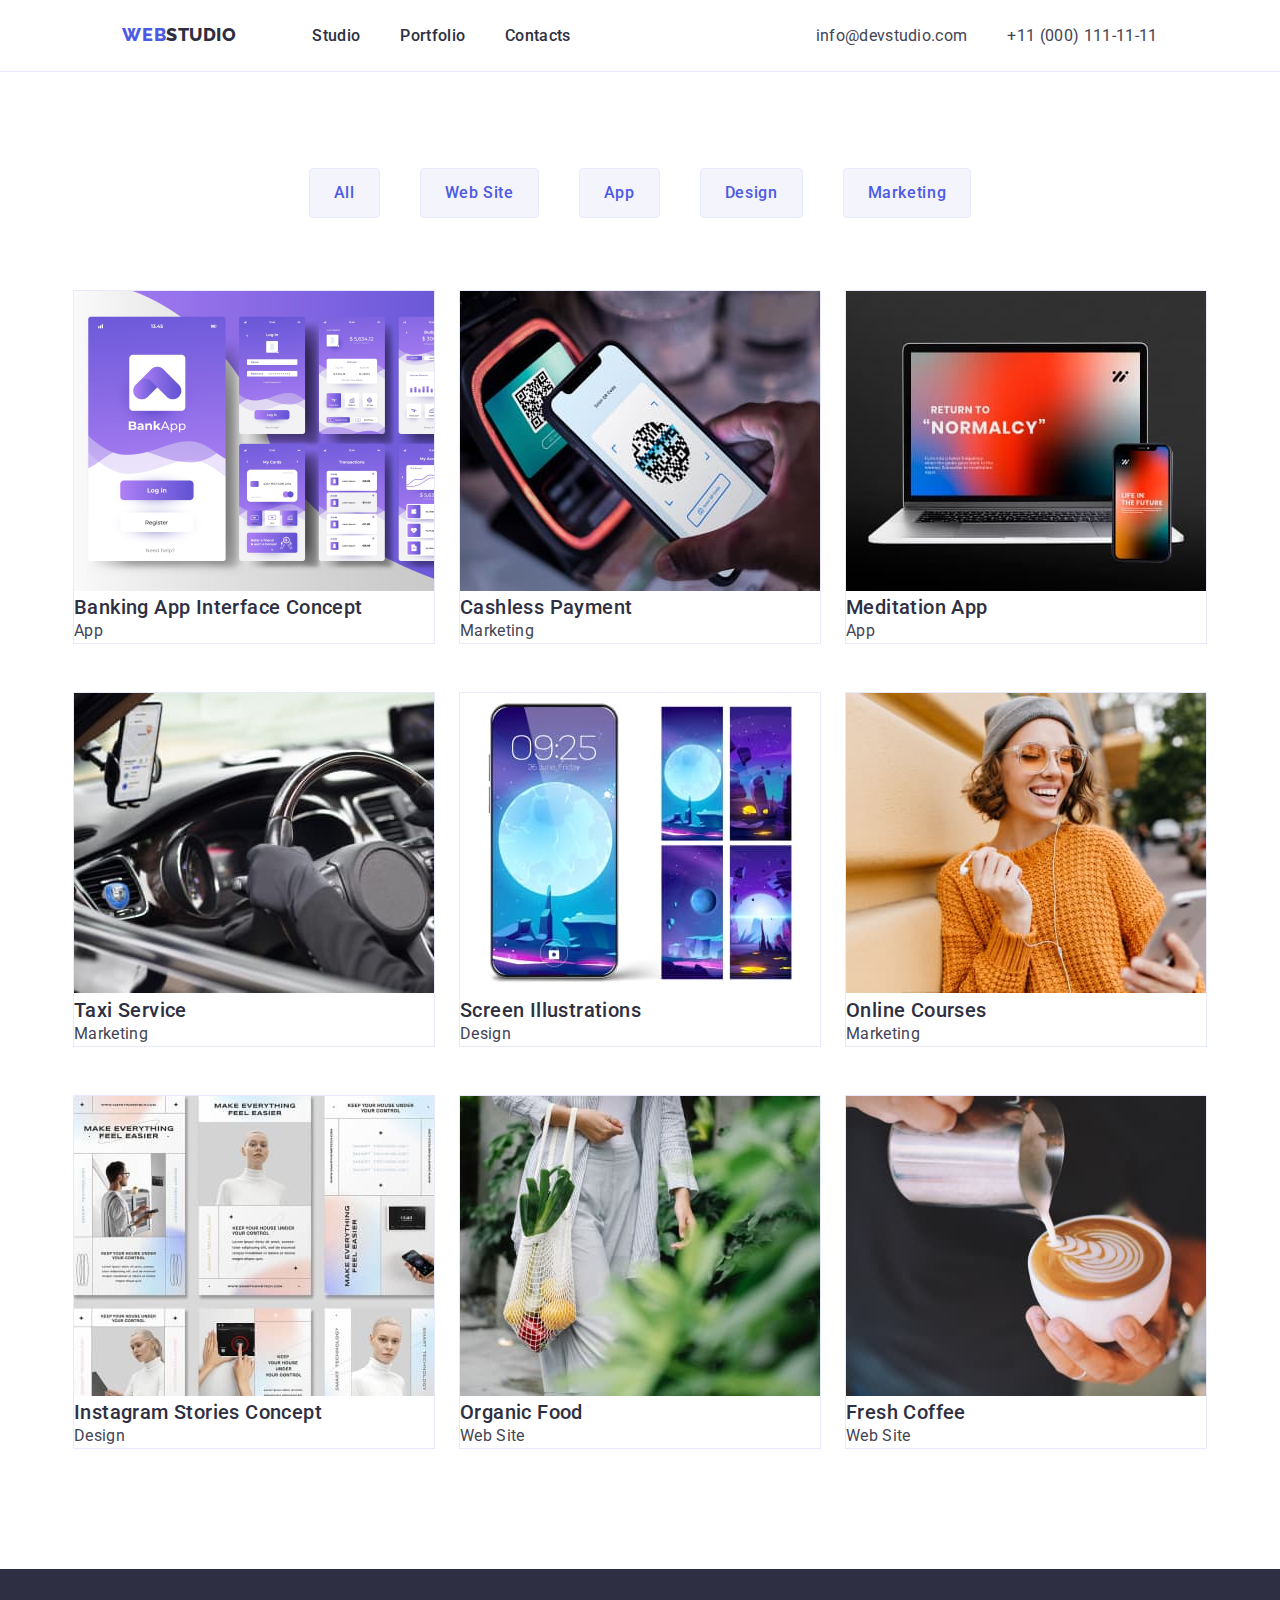
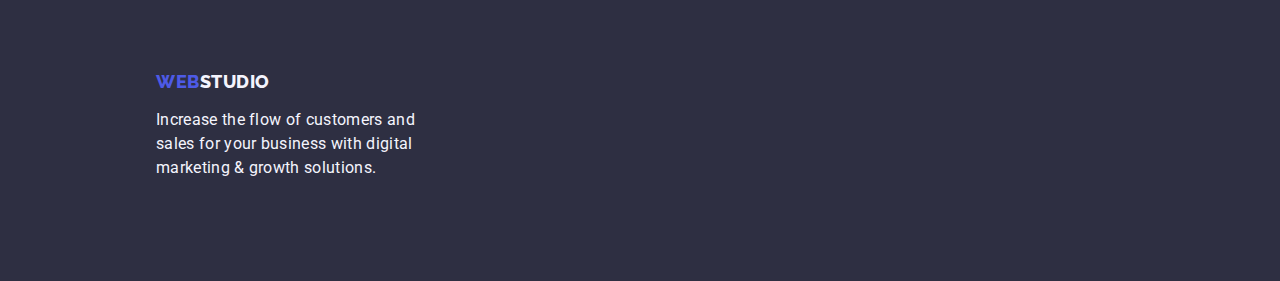
==== portfolio.html @ f7c9e2eb "First commit" ====
<!DOCTYPE html>
<html lang="en">
<head>
    <meta charset="UTF-8" />
    <meta http-equiv="X-UA-Compatible" content="IE=edge" />
    <meta name="viewport" content="width=device-width, initial-scale=1.0" />
    <title>Portfolio</title>
    <link rel="preconnect" href="https://fonts.googleapis.com"> 
    <link rel="preconnect" href="https://fonts.gstatic.com" crossorigin>
    <link href="https://fonts.googleapis.com/css2?family=Raleway:wght@800&family=Roboto:wght@400;500;700;900&display=swap" rel="stylesheet">
    <link rel="stylesheet" href="./css/modern-normalize.css">
    <link rel="stylesheet" href="./css/styles.css" />
    </head>
<body>
<!--Меню-->
   <header class="container menu">
        <nav class="navigation">
        <a class="link logo-first-part" href="./index.html">Web<span class="logo-second-part">Studio</span></a>
        <ul class="list">
          <li><a class="link menu-nav" href="./index.html">Studio</a></li>
          <li><a class="link menu-nav" href="./portfolio.html">Portfolio</a></li>
          <li><a class="link menu-nav" href="">Contacts</a></li>
        </ul>
    </nav>
    <address class="normalize">
      <ul class="list">
        <li><a class="link contacts-header" href="mailto:info@devstudio.com">info@devstudio.com</a></li>
        <li><a class="link contacts-header" href="tel:+110001111111">+11 (000) 111-11-11</a></li>
      </ul>
    </address>
    </header>
    <main>
        <!--Фільтри для проєктів-->
        <section class="container">
            <h1 class="visually-hidden">Our projects</h1>
            <ul class="list filters">
                <li><button class="filter" type="button">All</button></li>
                <li><button class="filter" type="button">Web Site</button></li>
                <li><button class="filter" type="button">App</button></li>
                <li><button class="filter" type="button">Design</button></li>
                <li><button class="filter" type="button">Marketing</button></li>
            </ul>
            <!--Проєкти-->
            <ul class="list products">
                <li class="product">
                    <a class="link" href="">
                        <img src="./images/banking-app.jpg" alt="Banking App Interface Concept" width="360" height="300">
                        <h2 class="project-name">Banking App Interface Concept</h2>
                        <p class="project-description">App</p>
                    </a>
            </li>
            <li class="product">
                <a class="link" href="">
                    <img src="./images/cashless-payment.jpg" alt="Cashless Payment" width="360" height="300">
                    <h2 class="project-name">Cashless Payment</h2>
                    <p class="project-description">Marketing</p>
                </a>
            </li>
            <li class="product">
                <a class="link" href="">
                    <img src="./images/meditation-app.jpg" alt="Meditation App" width="360" height="300">
                    <h2 class="project-name">Meditation App</h2>
                    <p class="project-description">App</p>
                </a>
            </li>
            <li class="product">
                <a class="link" href="">
                    <img src="./images/taxi-service.jpg" alt="Taxi Service" width="360" height="300">
                    <h2 class="project-name">Taxi Service</h2>
                    <p class="project-description">Marketing</p>
                </a>
            </li>
            <li class="product">
                <a class="link" href="">
                    <img src="./images/screen-illustrations.jpg" alt="Screen Illustrations" width="360" height="300">
                    <h2 class="project-name">Screen Illustrations</h2>
                    <p class="project-description">Design</p>
                </a>
            </li>
            <li class="product">
                <a class="link" href="">
                    <img src="./images/online-courses.jpg" alt="Online Courses" width="360" height="300">
                    <h2 class="project-name">Online Courses</h2>
                    <p class="project-description">Marketing</p>
                </a>
            </li>
            <li class="product">
                <a class="link" href="">
                    <img src="./images/instagram-stories-concept.jpg" alt="Instagram Stories Concept" width="360" height="300">
                    <h2 class="project-name">Instagram Stories Concept</h2>
                    <p class="project-description">Design</p>
                </a>
            </li>
            <li class="product">
                <a class="link" href="">
                    <img src="./images/organic-food.jpg" alt="Organic Food" width="360" height="300">
                    <h2 class="project-name">Organic Food</h2>
                    <p class="project-description">Web Site</p>
                </a>
            </li>
            <li class="product">
                <a class="link" href="">
                    <img src="./images/fresh-coffee.jpg" alt="Fresh Coffee" width="360" height="300">
                    <h2 class="project-name">Fresh Coffee</h2>
                    <p class="project-description">Web Site</p>
                </a>
            </li>
            </ul>
    </section>
</main>    
    <footer class="footer-block container">
      <!--Підвал-->
        <a class="link logo-first-part" href="./index.html">Web<span class="logo-footer">Studio</span></a>
        <p class="footer-text">Increase the flow of customers and sales for your business with digital marketing & growth solutions.</p>
    </footer>
</body>
</html>
---- css/styles.css ----
:root {
  --primary-brand: #4d5ae5;
  --pressed-state: #404bbf;
  --dark: #2e2f42;
  --text: #434455;
  --subtle-text: #8e8f99;
  --accent: #e7e9fc;
  --light: #f4f4fd;
}

body {
  font-family: "Roboto", sans-serif;
  color: #434455;
  background-color: #ffffff;
}

h1,
h2,
h3,
h4,
h5,
h6,
p {
  margin-top: 0;
  margin-bottom: 0;
}

ul,
ol {
  margin-top: 0;
  margin-bottom: 0;
  padding-left: 0;
}

.link {
  text-decoration: none;
  outline: none;
  color: inherit;
}

.link:hover,
.link:focus {
  color: var(--pressed-state);
}

.list {
  list-style-type: none;
  display: flex;
  gap: 40px;
}

.logo-first-part {
  font-family: "Raleway", sans-serif;
  color: var(--primary-brand);
  font-weight: 800;
  font-size: 18px;
  line-height: 1.17;
  letter-spacing: 0.03em;
  text-transform: uppercase;
}

.logo-second-part {
  font-family: "Raleway", sans-serif;
  color: var(--dark);
  font-weight: 800;
  font-size: 18px;
  line-height: 1.17;
  letter-spacing: 0.03em;
  text-transform: uppercase;
}

.logo-footer {
  font-family: "Raleway", sans-serif;
  color: var(--light);
  font-weight: 800;
  font-size: 18px;
  line-height: 1.17;
  letter-spacing: 0.03em;
  text-transform: uppercase;
}

.menu-nav {
  color: var(--dark);
  font-weight: 500;
  font-size: 16px;
  line-height: 1.5;
  letter-spacing: 0.02em;
}

.menu-nav:hover,
.menu-nav:focus {
  font-weight: 500;
  font-size: 16px;
  line-height: 1.5;
  text-decoration: none;
}

.contacts-header {
  font-size: 16px;
  line-height: 1.5;
  color: var(--text);
  letter-spacing: 0.02em;
}

.contacts-header:hover,
.contacts-header:focus {
  color: var(--pressed-state);
}

.hero-block {
  background-color: var(--dark);
  height: 600px;
  text-align: center;
  padding-top: 188px;
}

.hero-title {
  color: #ffffff;
  font-size: 56px;
  font-weight: 700;
  line-height: 1.07;
  letter-spacing: 0.02em;
  text-transform: capitalize;
  margin-bottom: 48px;
  text-align: center;
}

.hero-button {
  font-family: inherit;
  color: #ffffff;
  background-color: var(--primary-brand);
  font-weight: 500;
  font-size: 16px;
  line-height: 1.5;
  border: 0;
  cursor: pointer;
  letter-spacing: 0.04em;
  box-shadow: 0px 4px 4px rgba(0, 0, 0, 0.15);
  border-radius: 4px;
  padding: 16px 32px;
}

.hero-button:focus,
.hero-button:hover {
  outline: none;
  background-color: var(--pressed-state);
}

.main-subtitle {
  color: var(--dark);
  font-weight: 700;
  font-size: 36px;
  line-height: 1.11;
  text-align: center;
  letter-spacing: 0.02em;
  text-transform: capitalize;
  padding: 120px 72px;
}

.feature-header {
  color: var(--dark);
  font-weight: 500;
  font-size: 20px;
  line-height: 1.2;
  letter-spacing: 0.02em;
}

.feature-description {
  color: var(--text);
  font-size: 16px;
  line-height: 1.5;
  letter-spacing: 0.02em;
}
.team-block {
  background-color: var(--light);
  height: 732px;
}

.member-card {
  background: #ffffff;
  box-shadow: 0px 1px 6px rgba(46, 47, 66, 0.08),
    0px 1px 1px rgba(46, 47, 66, 0.16), 0px 2px 1px rgba(46, 47, 66, 0.08);
  border-radius: 0px 0px 4px 4px;
}

.member {
  color: var(--dark);
  font-weight: 500;
  font-size: 20px;
  line-height: 1.2;
  text-align: center;
  letter-spacing: 0.02em;
}

.member-post {
  color: var(--text);
  font-size: 16px;
  line-height: 1.5;
  text-align: center;
  letter-spacing: 0.02em;
}

.visually-hidden {
  position: absolute;
  width: 1px;
  height: 1px;
  white-space: nowrap;
  overflow: hidden;
  border: 0;
  padding: 0;
  clip: rect(0 0 0 0);
  clip-path: inset(100%);
  margin: -1px;
}

.filters {
    justify-content: center;
    padding-top: 96px;
    padding-bottom: 72px;
}

.filter {
  font-family: inherit;
  color: var(--primary-brand);
  background-color: var(--light);
  font-weight: 500;
  font-size: 16px;
  line-height: 1.5;
  border: 1px solid var(--accent);
  border-radius: 4px;
  padding: 12px 24px;
  cursor: pointer;
  text-align: center;
  letter-spacing: 0.04em;
}

.filter:hover,
.filter:focus {
  outline: none;
  background-color: var(--pressed-state);
  box-shadow: 0px 3px 1px rgba(0, 0, 0, 0.1), 0px 2px 1px rgba(0, 0, 0, 0.08), 0px 2px 2px rgba(0, 0, 0, 0.12);
  color: #ffffff;
  border: 0;
}

.project-name {
  color: var(--dark);
  font-weight: 500;
  font-size: 20px;
  line-height: 1.2;
  letter-spacing: 0.02em;
}

.project-description {
  color: var(--text);
  font-size: 16px;
  line-height: 1.5;
  letter-spacing: 0.02em;
}

.footer-block {
  display: flex;
  flex-direction: column;
  justify-content: center;
  gap: 16px;
  background-color: var(--dark);
  height: 312px;
  padding-left: 156px;
}

.footer-text {
  color: var(--light);
  font-size: 16px;
  line-height: 1.5;
  letter-spacing: 0.02em;
  width: 264px;
}

.normalize {
  font-style: normal;
}

.container {
}

.principles-block {
  margin-top: 120px;
}

.principles {
  display: flex;
  gap: 24px;
  margin: 0 auto;
}

.actings {
  display: flex;
  gap: 24px;
  justify-content: center;
  margin-bottom: 120px;
}

.members {
  display: flex;
  gap: 24px;
  justify-content: center;
}

.menu {
  display: flex;
  align-items: center;
  height: 72px;
  justify-content: space-around;
  border-bottom: 1px solid var(--accent);
}

.navigation {
  display: flex;
  gap: 76px;
}

.products {
    display: flex;
    row-gap: 48px;
    column-gap: 24px;
    flex-wrap: wrap;
    justify-content: center;
    padding-bottom: 120px;
}

.product {
    border: 1px solid #E7E9FC;
}
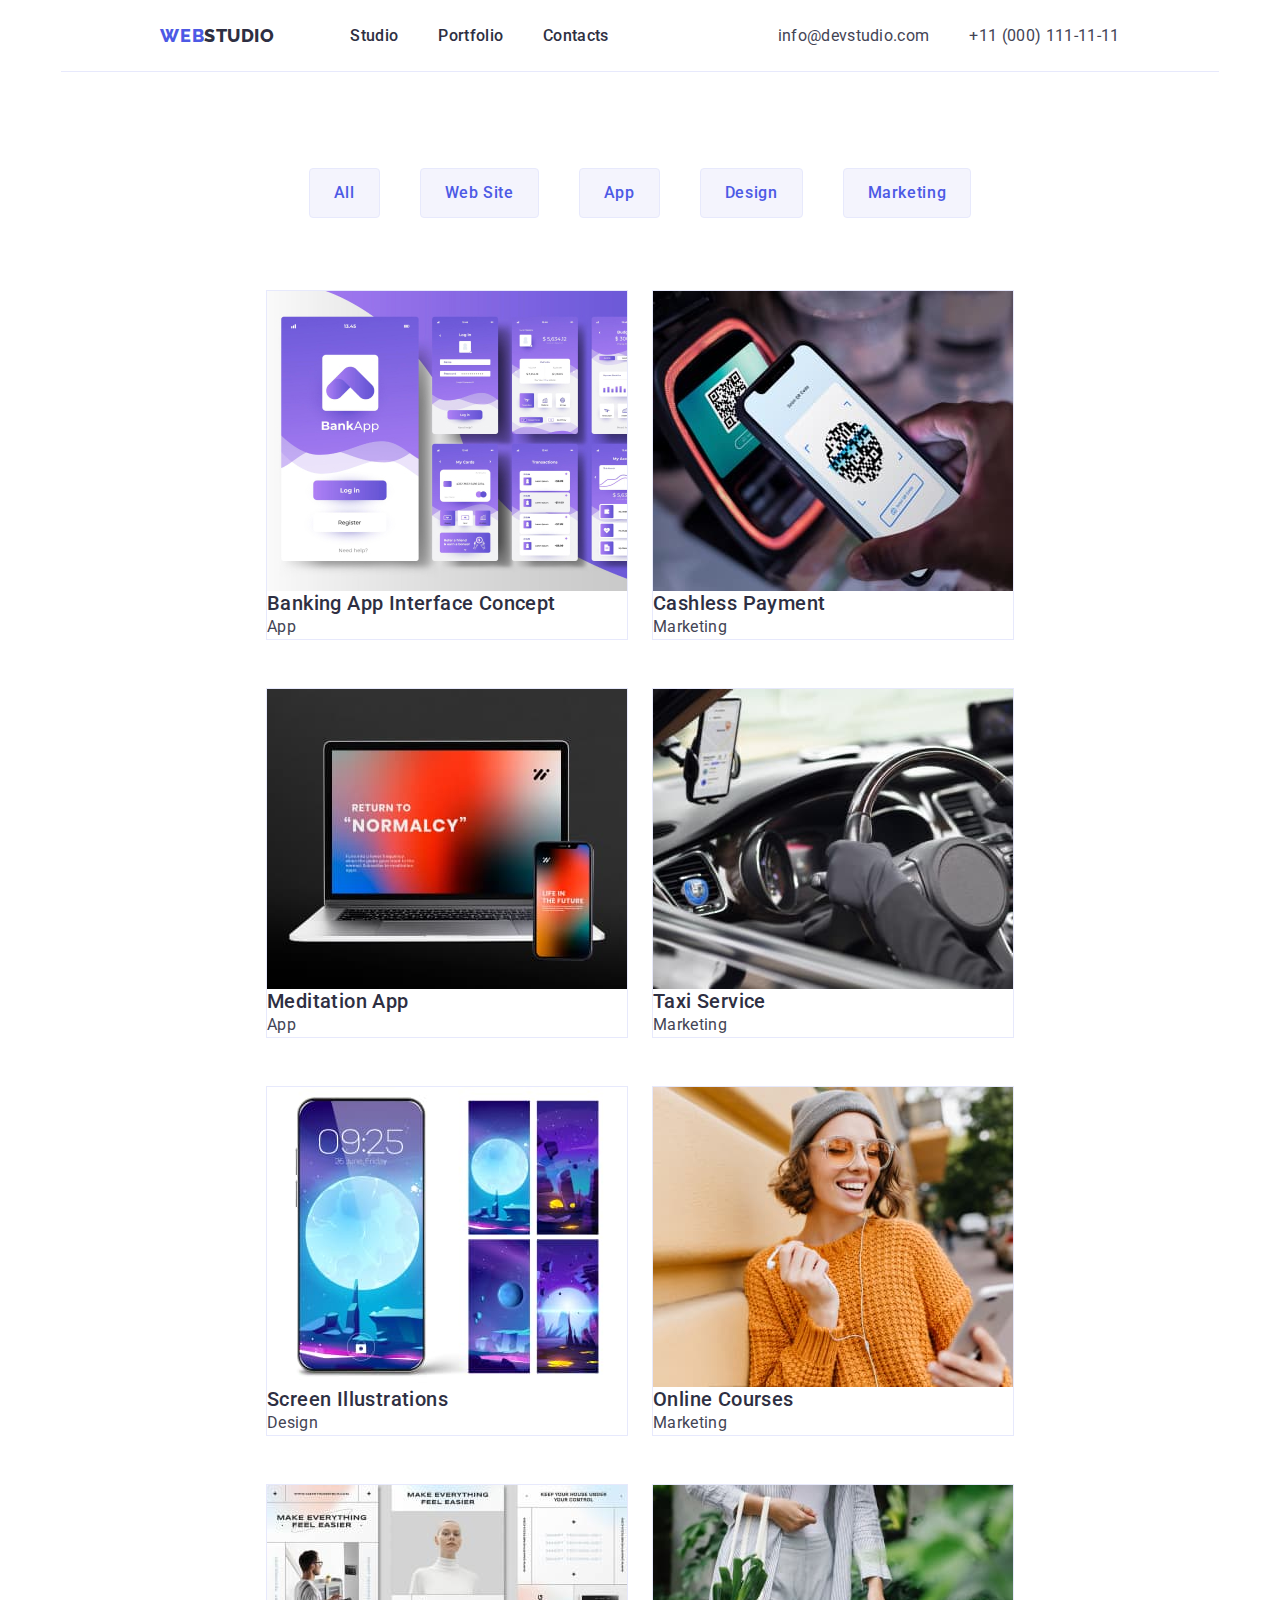
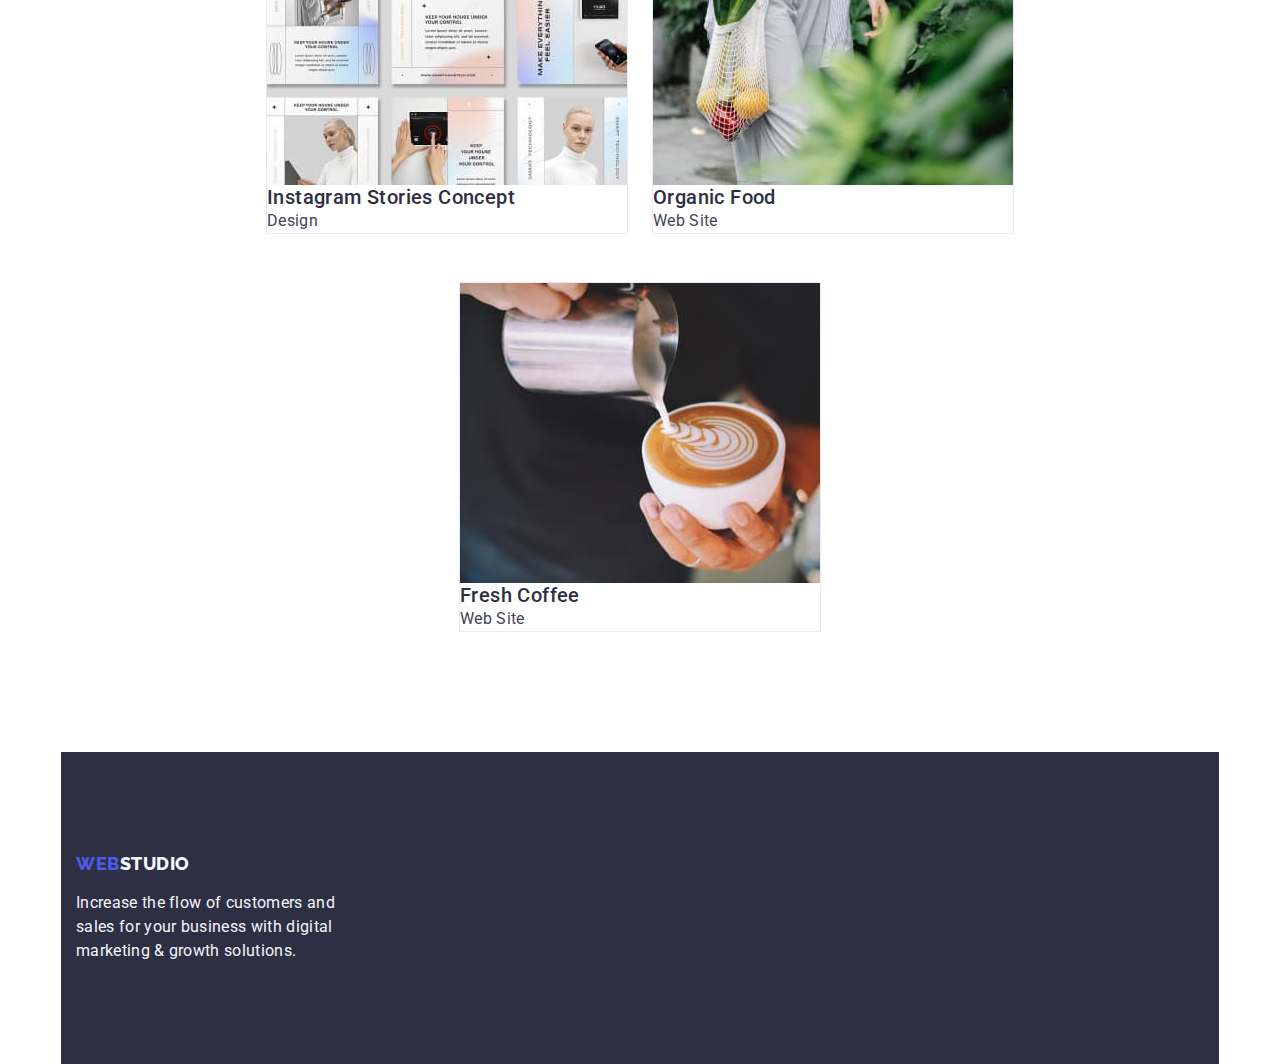
==== commit 9e7fac38: "Changes in header" ====
--- a/portfolio.html
+++ b/portfolio.html
@@ -1,117 +1,184 @@
 <!DOCTYPE html>
 <html lang="en">
-<head>
+  <head>
     <meta charset="UTF-8" />
     <meta http-equiv="X-UA-Compatible" content="IE=edge" />
     <meta name="viewport" content="width=device-width, initial-scale=1.0" />
     <title>Portfolio</title>
-    <link rel="preconnect" href="https://fonts.googleapis.com"> 
-    <link rel="preconnect" href="https://fonts.gstatic.com" crossorigin>
-    <link href="https://fonts.googleapis.com/css2?family=Raleway:wght@800&family=Roboto:wght@400;500;700;900&display=swap" rel="stylesheet">
-    <link rel="stylesheet" href="./css/modern-normalize.css">
+    <link rel="preconnect" href="https://fonts.googleapis.com" />
+    <link rel="preconnect" href="https://fonts.gstatic.com" crossorigin />
+    <link
+      href="https://fonts.googleapis.com/css2?family=Raleway:wght@800&family=Roboto:wght@400;500;700;900&display=swap"
+      rel="stylesheet"
+    />
+    <link rel="stylesheet" href="./css/modern-normalize.min.css" />
     <link rel="stylesheet" href="./css/styles.css" />
-    </head>
-<body>
-<!--Меню-->
-   <header class="container menu">
+  </head>
+  <body>
+    <!--Меню-->
+    <header>
+      <div class="menu container">
         <nav class="navigation">
-        <a class="link logo-first-part" href="./index.html">Web<span class="logo-second-part">Studio</span></a>
-        <ul class="list">
-          <li><a class="link menu-nav" href="./index.html">Studio</a></li>
-          <li><a class="link menu-nav" href="./portfolio.html">Portfolio</a></li>
-          <li><a class="link menu-nav" href="">Contacts</a></li>
-        </ul>
-    </nav>
-    <address class="normalize">
-      <ul class="list">
-        <li><a class="link contacts-header" href="mailto:info@devstudio.com">info@devstudio.com</a></li>
-        <li><a class="link contacts-header" href="tel:+110001111111">+11 (000) 111-11-11</a></li>
-      </ul>
-    </address>
+          <a class="link logo-first-part" href="./index.html"
+            >Web<span class="logo-second-part">Studio</span></a
+          >
+          <ul class="list">
+            <li><a class="link menu-nav" href="./index.html">Studio</a></li>
+            <li>
+              <a class="link menu-nav" href="./portfolio.html">Portfolio</a>
+            </li>
+            <li><a class="link menu-nav" href="">Contacts</a></li>
+          </ul>
+        </nav>
+        <address class="normalize">
+          <ul class="list">
+            <li>
+              <a class="link contacts-header" href="mailto:info@devstudio.com"
+                >info@devstudio.com</a
+              >
+            </li>
+            <li>
+              <a class="link contacts-header" href="tel:+110001111111"
+                >+11 (000) 111-11-11</a
+              >
+            </li>
+          </ul>
+        </address>
+      </div>
     </header>
     <main>
-        <!--Фільтри для проєктів-->
-        <section class="container">
-            <h1 class="visually-hidden">Our projects</h1>
-            <ul class="list filters">
-                <li><button class="filter" type="button">All</button></li>
-                <li><button class="filter" type="button">Web Site</button></li>
-                <li><button class="filter" type="button">App</button></li>
-                <li><button class="filter" type="button">Design</button></li>
-                <li><button class="filter" type="button">Marketing</button></li>
-            </ul>
-            <!--Проєкти-->
-            <ul class="list products">
-                <li class="product">
-                    <a class="link" href="">
-                        <img src="./images/banking-app.jpg" alt="Banking App Interface Concept" width="360" height="300">
-                        <h2 class="project-name">Banking App Interface Concept</h2>
-                        <p class="project-description">App</p>
-                    </a>
-            </li>
-            <li class="product">
-                <a class="link" href="">
-                    <img src="./images/cashless-payment.jpg" alt="Cashless Payment" width="360" height="300">
-                    <h2 class="project-name">Cashless Payment</h2>
-                    <p class="project-description">Marketing</p>
-                </a>
-            </li>
-            <li class="product">
-                <a class="link" href="">
-                    <img src="./images/meditation-app.jpg" alt="Meditation App" width="360" height="300">
-                    <h2 class="project-name">Meditation App</h2>
-                    <p class="project-description">App</p>
-                </a>
-            </li>
-            <li class="product">
-                <a class="link" href="">
-                    <img src="./images/taxi-service.jpg" alt="Taxi Service" width="360" height="300">
-                    <h2 class="project-name">Taxi Service</h2>
-                    <p class="project-description">Marketing</p>
-                </a>
-            </li>
-            <li class="product">
-                <a class="link" href="">
-                    <img src="./images/screen-illustrations.jpg" alt="Screen Illustrations" width="360" height="300">
-                    <h2 class="project-name">Screen Illustrations</h2>
-                    <p class="project-description">Design</p>
-                </a>
-            </li>
-            <li class="product">
-                <a class="link" href="">
-                    <img src="./images/online-courses.jpg" alt="Online Courses" width="360" height="300">
-                    <h2 class="project-name">Online Courses</h2>
-                    <p class="project-description">Marketing</p>
-                </a>
-            </li>
-            <li class="product">
-                <a class="link" href="">
-                    <img src="./images/instagram-stories-concept.jpg" alt="Instagram Stories Concept" width="360" height="300">
-                    <h2 class="project-name">Instagram Stories Concept</h2>
-                    <p class="project-description">Design</p>
-                </a>
-            </li>
-            <li class="product">
-                <a class="link" href="">
-                    <img src="./images/organic-food.jpg" alt="Organic Food" width="360" height="300">
-                    <h2 class="project-name">Organic Food</h2>
-                    <p class="project-description">Web Site</p>
-                </a>
-            </li>
-            <li class="product">
-                <a class="link" href="">
-                    <img src="./images/fresh-coffee.jpg" alt="Fresh Coffee" width="360" height="300">
-                    <h2 class="project-name">Fresh Coffee</h2>
-                    <p class="project-description">Web Site</p>
-                </a>
-            </li>
-            </ul>
-    </section>
-</main>    
+      <!--Фільтри для проєктів-->
+      <section class="container">
+        <h1 class="visually-hidden">Our projects</h1>
+        <ul class="list filters">
+          <li><button class="filter" type="button">All</button></li>
+          <li><button class="filter" type="button">Web Site</button></li>
+          <li><button class="filter" type="button">App</button></li>
+          <li><button class="filter" type="button">Design</button></li>
+          <li><button class="filter" type="button">Marketing</button></li>
+        </ul>
+        <!--Проєкти-->
+        <ul class="list products">
+          <li class="product">
+            <a class="link" href="">
+              <img
+                src="./images/banking-app.jpg"
+                alt="Banking App Interface Concept"
+                width="360"
+                height="300"
+              />
+              <h2 class="project-name">Banking App Interface Concept</h2>
+              <p class="project-description">App</p>
+            </a>
+          </li>
+          <li class="product">
+            <a class="link" href="">
+              <img
+                src="./images/cashless-payment.jpg"
+                alt="Cashless Payment"
+                width="360"
+                height="300"
+              />
+              <h2 class="project-name">Cashless Payment</h2>
+              <p class="project-description">Marketing</p>
+            </a>
+          </li>
+          <li class="product">
+            <a class="link" href="">
+              <img
+                src="./images/meditation-app.jpg"
+                alt="Meditation App"
+                width="360"
+                height="300"
+              />
+              <h2 class="project-name">Meditation App</h2>
+              <p class="project-description">App</p>
+            </a>
+          </li>
+          <li class="product">
+            <a class="link" href="">
+              <img
+                src="./images/taxi-service.jpg"
+                alt="Taxi Service"
+                width="360"
+                height="300"
+              />
+              <h2 class="project-name">Taxi Service</h2>
+              <p class="project-description">Marketing</p>
+            </a>
+          </li>
+          <li class="product">
+            <a class="link" href="">
+              <img
+                src="./images/screen-illustrations.jpg"
+                alt="Screen Illustrations"
+                width="360"
+                height="300"
+              />
+              <h2 class="project-name">Screen Illustrations</h2>
+              <p class="project-description">Design</p>
+            </a>
+          </li>
+          <li class="product">
+            <a class="link" href="">
+              <img
+                src="./images/online-courses.jpg"
+                alt="Online Courses"
+                width="360"
+                height="300"
+              />
+              <h2 class="project-name">Online Courses</h2>
+              <p class="project-description">Marketing</p>
+            </a>
+          </li>
+          <li class="product">
+            <a class="link" href="">
+              <img
+                src="./images/instagram-stories-concept.jpg"
+                alt="Instagram Stories Concept"
+                width="360"
+                height="300"
+              />
+              <h2 class="project-name">Instagram Stories Concept</h2>
+              <p class="project-description">Design</p>
+            </a>
+          </li>
+          <li class="product">
+            <a class="link" href="">
+              <img
+                src="./images/organic-food.jpg"
+                alt="Organic Food"
+                width="360"
+                height="300"
+              />
+              <h2 class="project-name">Organic Food</h2>
+              <p class="project-description">Web Site</p>
+            </a>
+          </li>
+          <li class="product">
+            <a class="link" href="">
+              <img
+                src="./images/fresh-coffee.jpg"
+                alt="Fresh Coffee"
+                width="360"
+                height="300"
+              />
+              <h2 class="project-name">Fresh Coffee</h2>
+              <p class="project-description">Web Site</p>
+            </a>
+          </li>
+        </ul>
+      </section>
+    </main>
     <footer class="footer-block container">
       <!--Підвал-->
-        <a class="link logo-first-part" href="./index.html">Web<span class="logo-footer">Studio</span></a>
-        <p class="footer-text">Increase the flow of customers and sales for your business with digital marketing & growth solutions.</p>
+      <a class="link logo-first-part" href="./index.html"
+        >Web<span class="logo-footer">Studio</span></a
+      >
+      <p class="footer-text">
+        Increase the flow of customers and sales for your business with digital
+        marketing & growth solutions.
+      </p>
     </footer>
-</body>
-</html>+  </body>
+</html>
--- a/css/styles.css
+++ b/css/styles.css
@@ -32,6 +32,10 @@
   padding-left: 0;
 }
 
+img {
+  display: block;
+}
+
 .link {
   text-decoration: none;
   outline: none;
@@ -67,6 +71,7 @@
   line-height: 1.17;
   letter-spacing: 0.03em;
   text-transform: uppercase;
+  margin-right: 76px;
 }
 
 .logo-footer {
@@ -281,6 +286,9 @@
 }
 
 .container {
+  width: 1158px;
+  margin: 0 auto;
+  padding: 0 15px;
 }
 
 .principles-block {
@@ -316,7 +324,7 @@
 
 .navigation {
   display: flex;
-  gap: 76px;
+  align-items: center;
 }
 
 .products {
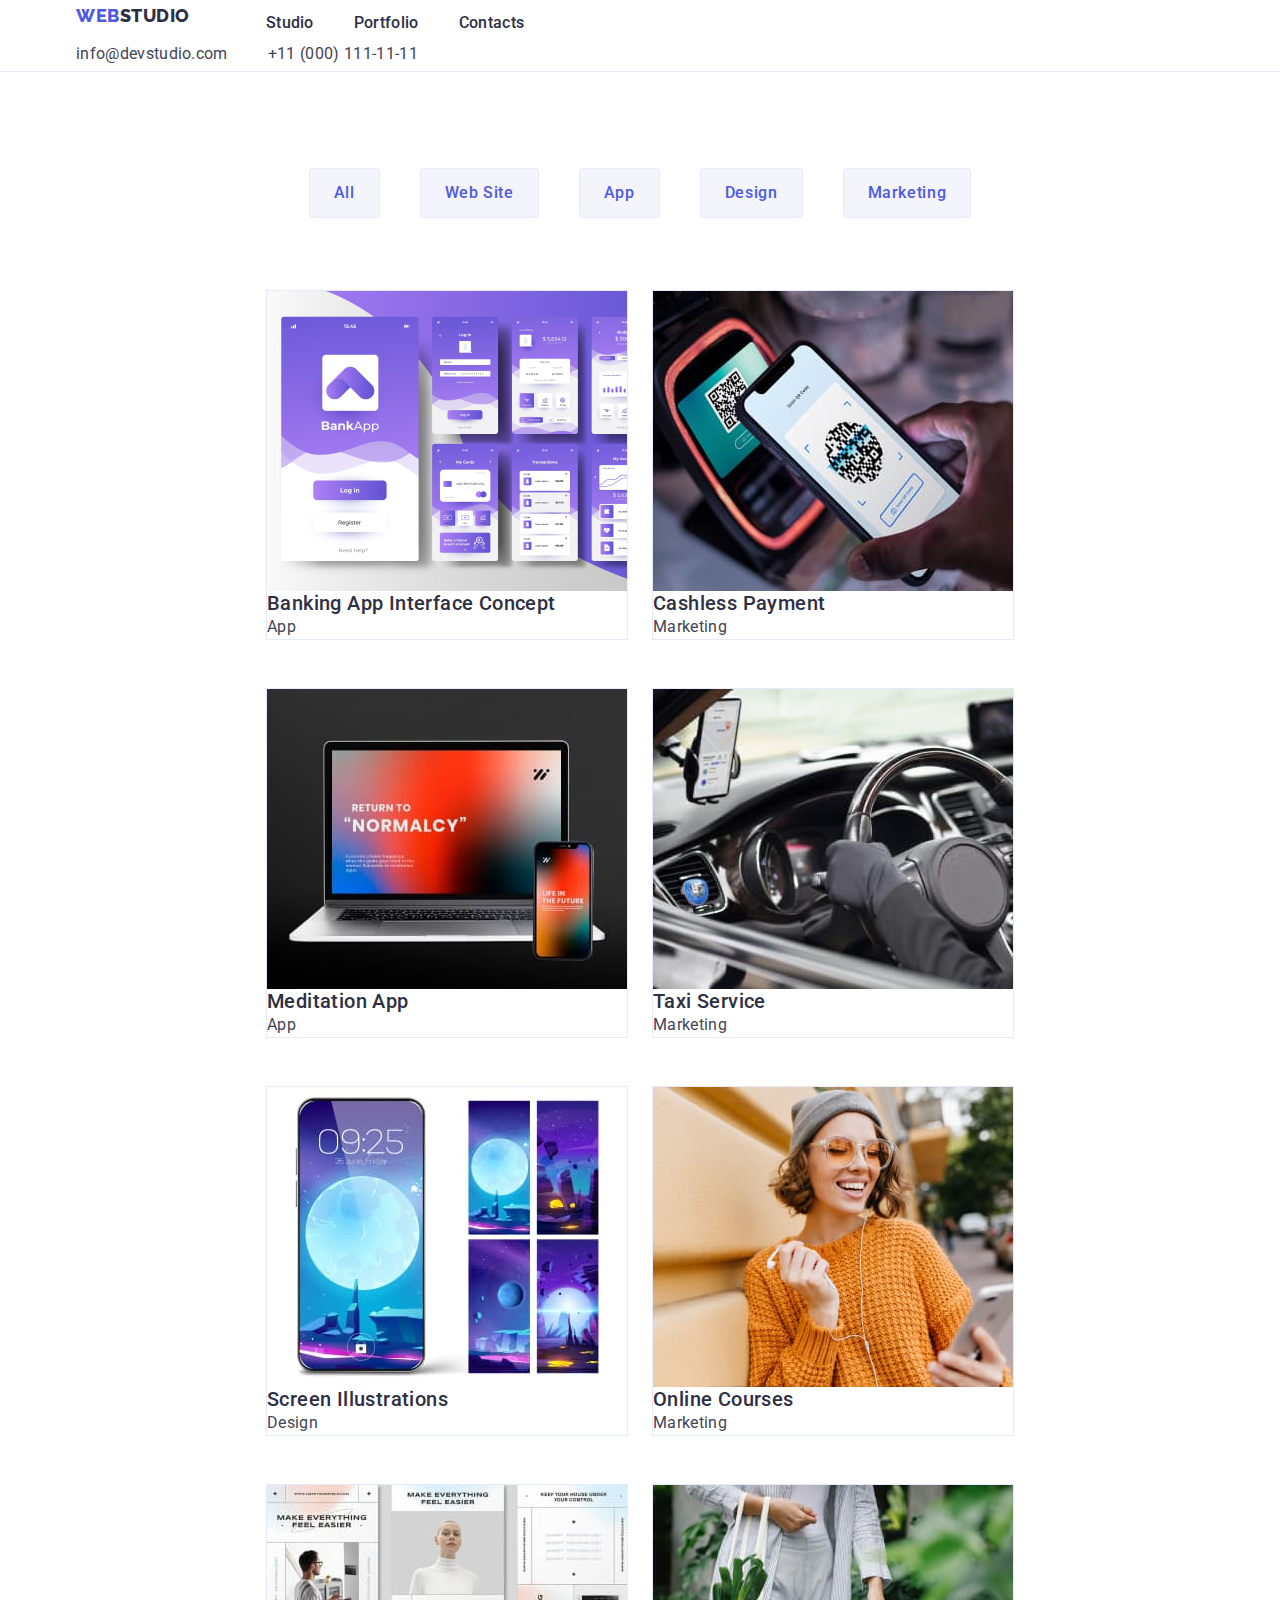
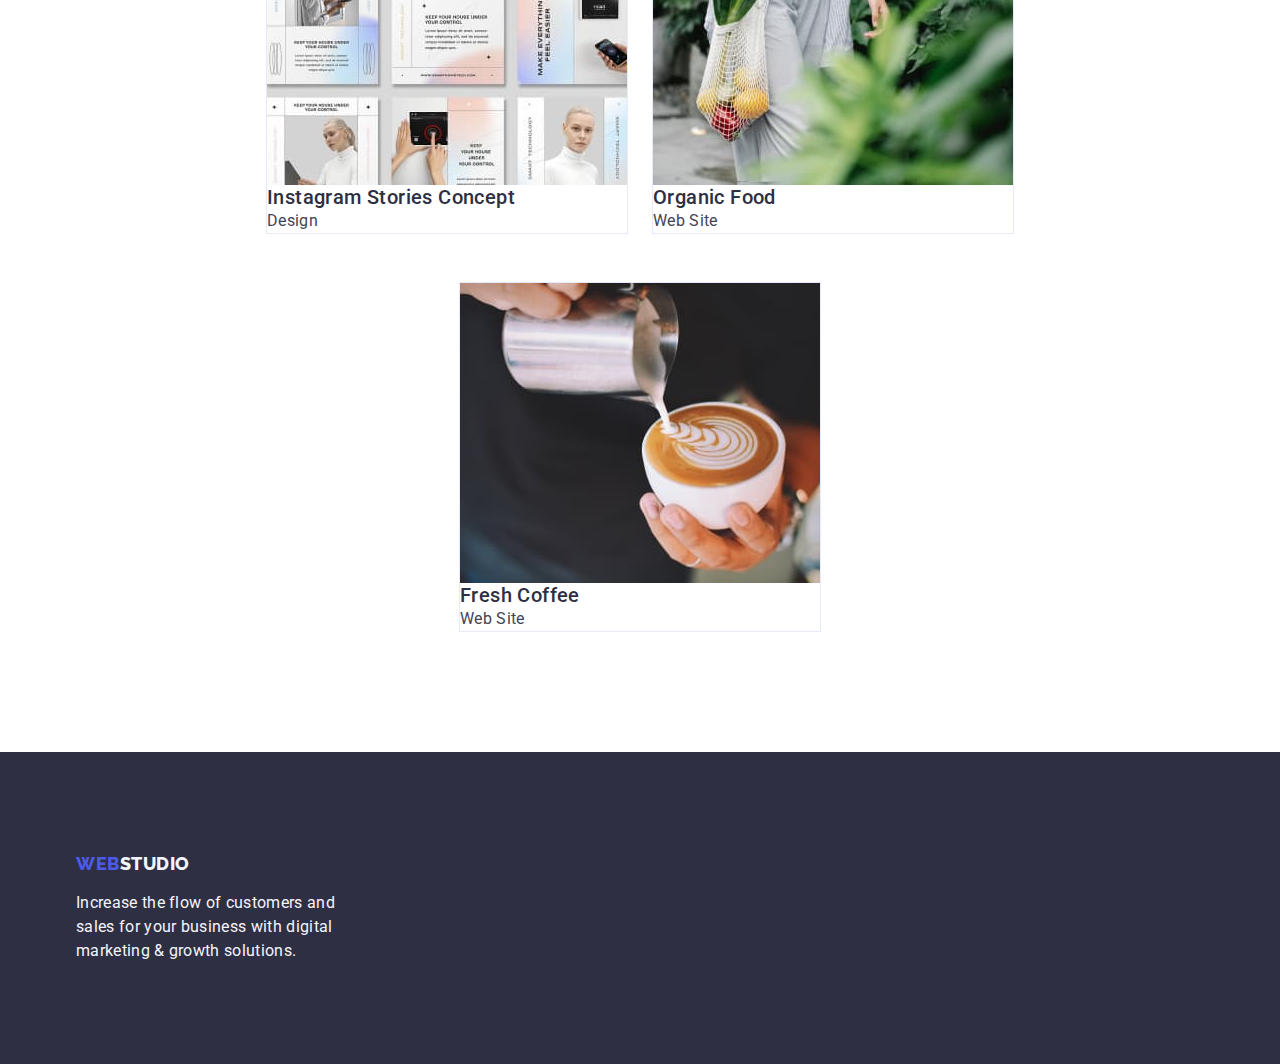
==== commit afe61b6d: "Footer's styles changed" ====
--- a/portfolio.html
+++ b/portfolio.html
@@ -16,8 +16,8 @@
   </head>
   <body>
     <!--Меню-->
-    <header>
-      <div class="menu container">
+    <header class="menu">
+      <div class="container">
         <nav class="navigation">
           <a class="link logo-first-part" href="./index.html"
             >Web<span class="logo-second-part">Studio</span></a
@@ -170,15 +170,17 @@
         </ul>
       </section>
     </main>
-    <footer class="footer-block container">
-      <!--Підвал-->
-      <a class="link logo-first-part" href="./index.html"
-        >Web<span class="logo-footer">Studio</span></a
-      >
-      <p class="footer-text">
-        Increase the flow of customers and sales for your business with digital
-        marketing & growth solutions.
-      </p>
+    <!--Підвал-->
+    <footer class="footer-block">
+      <div class="container">
+        <a class="link logo-first-part" href="./index.html"
+          >Web<span class="logo-footer">Studio</span></a
+        >
+        <p class="footer-text">
+          Increase the flow of customers and sales for your business with
+          digital marketing & growth solutions.
+        </p>
+      </div>
     </footer>
   </body>
 </html>
--- a/css/styles.css
+++ b/css/styles.css
@@ -61,6 +61,7 @@
   line-height: 1.17;
   letter-spacing: 0.03em;
   text-transform: uppercase;
+  display: inline-block;margin-bottom: 16px;
 }
 
 .logo-second-part {
@@ -90,6 +91,7 @@
   font-size: 16px;
   line-height: 1.5;
   letter-spacing: 0.02em;
+  padding: 24px 0;
 }
 
 .menu-nav:hover,
@@ -116,7 +118,7 @@
   background-color: var(--dark);
   height: 600px;
   text-align: center;
-  padding-top: 188px;
+  padding: 188px 0;
 }
 
 .hero-title {
@@ -128,6 +130,7 @@
   text-transform: capitalize;
   margin-bottom: 48px;
   text-align: center;
+  max-width: 496px;
 }
 
 .hero-button {
@@ -137,12 +140,16 @@
   font-weight: 500;
   font-size: 16px;
   line-height: 1.5;
-  border: 0;
   cursor: pointer;
   letter-spacing: 0.04em;
+  border-radius: 4px;
+  border: none;
   box-shadow: 0px 4px 4px rgba(0, 0, 0, 0.15);
-  border-radius: 4px;
   padding: 16px 32px;
+  display: block;
+  min-width: 169px
+  height: 56px;
+  cursor: pointer;
 }
 
 .hero-button:focus,
@@ -159,7 +166,7 @@
   text-align: center;
   letter-spacing: 0.02em;
   text-transform: capitalize;
-  padding: 120px 72px;
+  margin-bottom: 72px;
 }
 
 .feature-header {
@@ -168,6 +175,7 @@
   font-size: 20px;
   line-height: 1.2;
   letter-spacing: 0.02em;
+  margin-bottom: 8px;
 }
 
 .feature-description {
@@ -181,7 +189,13 @@
   height: 732px;
 }
 
+.members {
+  display: flex;
+  gap: 24px;
+}
+
 .member-card {
+  width: calc((100% - 48px) / 3);
   background: #ffffff;
   box-shadow: 0px 1px 6px rgba(46, 47, 66, 0.08),
     0px 1px 1px rgba(46, 47, 66, 0.16), 0px 2px 1px rgba(46, 47, 66, 0.08);
@@ -270,7 +284,7 @@
   gap: 16px;
   background-color: var(--dark);
   height: 312px;
-  padding-left: 156px;
+  padding: 100px 0;
 }
 
 .footer-text {
@@ -278,7 +292,7 @@
   font-size: 16px;
   line-height: 1.5;
   letter-spacing: 0.02em;
-  width: 264px;
+  max-width: 264px;
 }
 
 .normalize {
@@ -292,13 +306,17 @@
 }
 
 .principles-block {
-  margin-top: 120px;
+  padding: 120px 0;
 }
 
 .principles {
   display: flex;
   gap: 24px;
   margin: 0 auto;
+}
+
+.principle {
+  width: calc((100% - 72px) / 4);
 }
 
 .actings {
@@ -308,11 +326,6 @@
   margin-bottom: 120px;
 }
 
-.members {
-  display: flex;
-  gap: 24px;
-  justify-content: center;
-}
 
 .menu {
   display: flex;
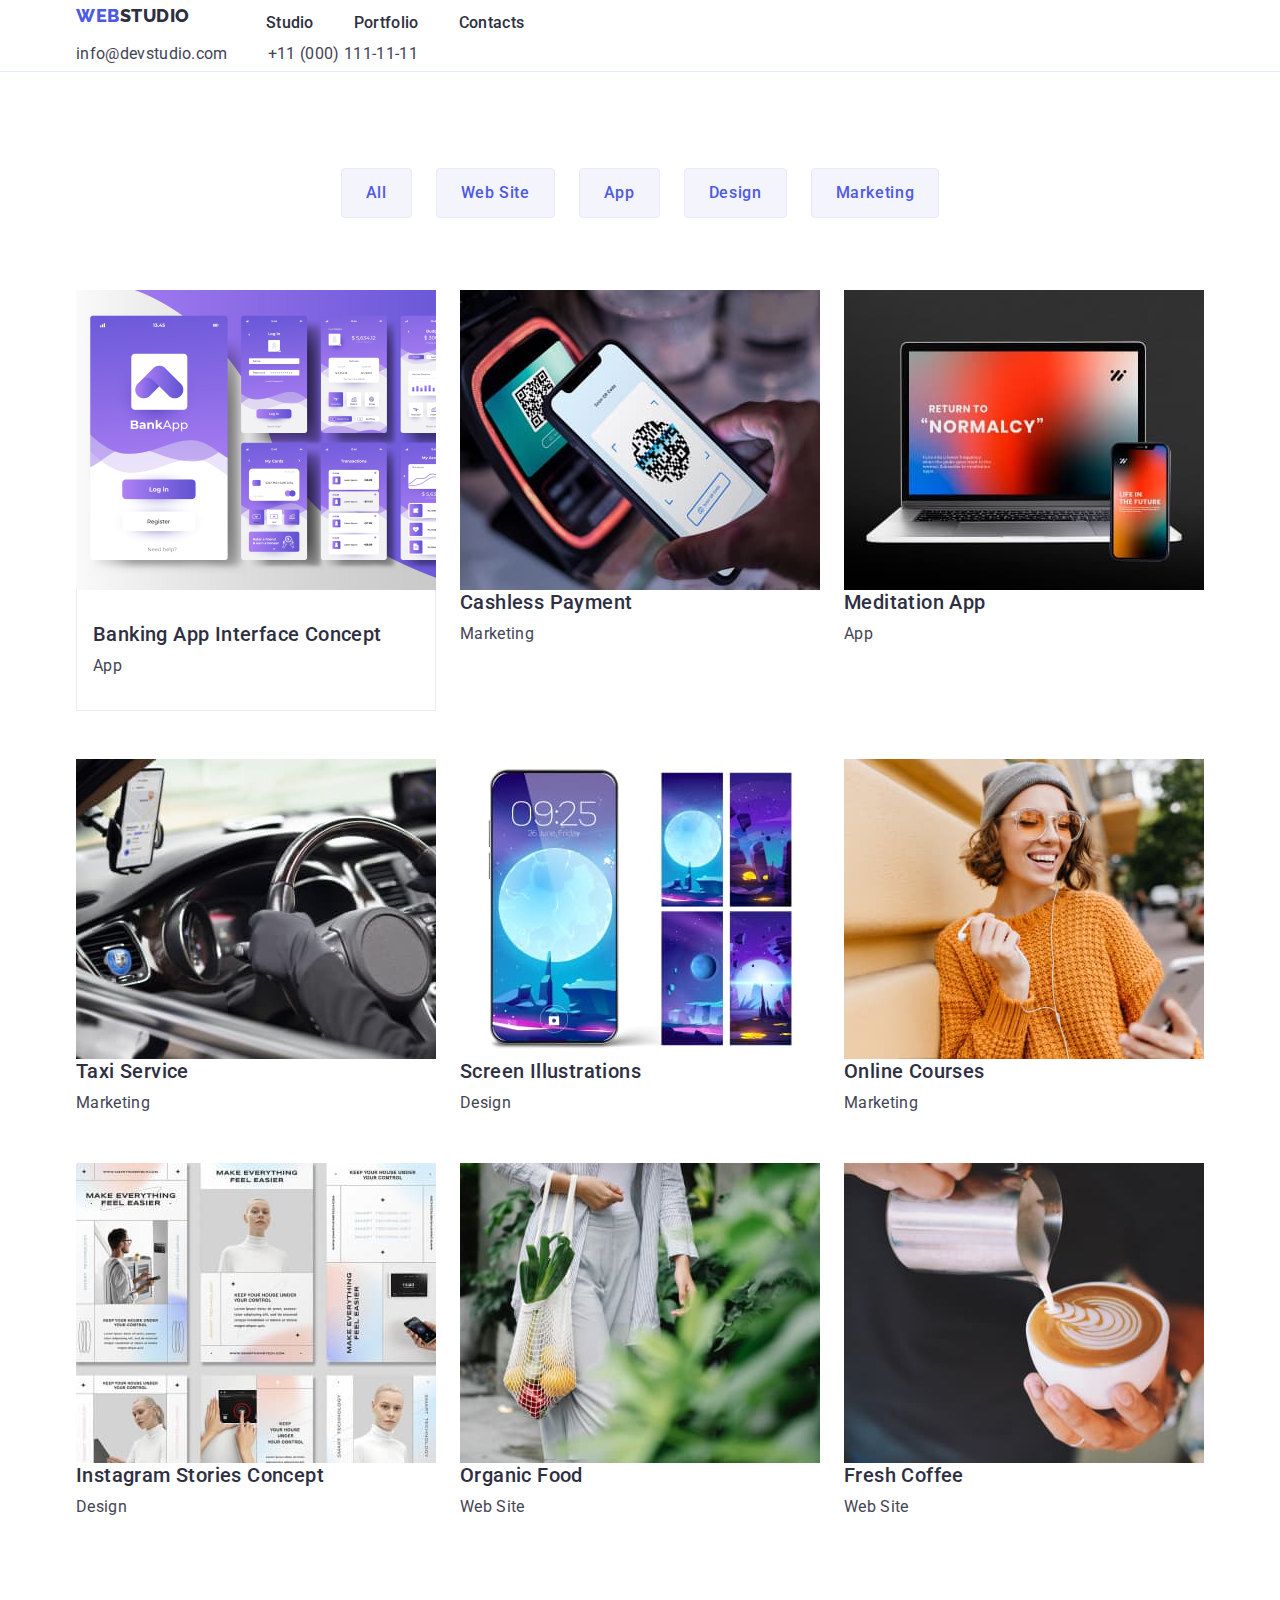
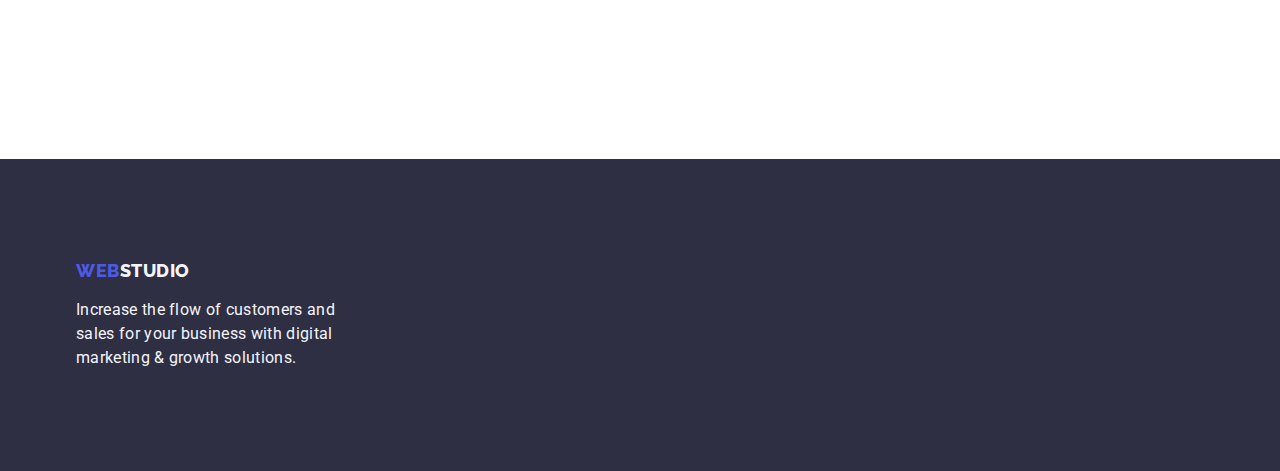
==== commit 7db6bb4e: "Edited styles for portfolio page" ====
--- a/portfolio.html
+++ b/portfolio.html
@@ -48,126 +48,130 @@
     </header>
     <main>
       <!--Фільтри для проєктів-->
-      <section class="container">
-        <h1 class="visually-hidden">Our projects</h1>
-        <ul class="list filters">
-          <li><button class="filter" type="button">All</button></li>
-          <li><button class="filter" type="button">Web Site</button></li>
-          <li><button class="filter" type="button">App</button></li>
-          <li><button class="filter" type="button">Design</button></li>
-          <li><button class="filter" type="button">Marketing</button></li>
-        </ul>
-        <!--Проєкти-->
-        <ul class="list products">
-          <li class="product">
-            <a class="link" href="">
-              <img
-                src="./images/banking-app.jpg"
-                alt="Banking App Interface Concept"
-                width="360"
-                height="300"
-              />
-              <h2 class="project-name">Banking App Interface Concept</h2>
-              <p class="project-description">App</p>
-            </a>
-          </li>
-          <li class="product">
-            <a class="link" href="">
-              <img
-                src="./images/cashless-payment.jpg"
-                alt="Cashless Payment"
-                width="360"
-                height="300"
-              />
-              <h2 class="project-name">Cashless Payment</h2>
-              <p class="project-description">Marketing</p>
-            </a>
-          </li>
-          <li class="product">
-            <a class="link" href="">
-              <img
-                src="./images/meditation-app.jpg"
-                alt="Meditation App"
-                width="360"
-                height="300"
-              />
-              <h2 class="project-name">Meditation App</h2>
-              <p class="project-description">App</p>
-            </a>
-          </li>
-          <li class="product">
-            <a class="link" href="">
-              <img
-                src="./images/taxi-service.jpg"
-                alt="Taxi Service"
-                width="360"
-                height="300"
-              />
-              <h2 class="project-name">Taxi Service</h2>
-              <p class="project-description">Marketing</p>
-            </a>
-          </li>
-          <li class="product">
-            <a class="link" href="">
-              <img
-                src="./images/screen-illustrations.jpg"
-                alt="Screen Illustrations"
-                width="360"
-                height="300"
-              />
-              <h2 class="project-name">Screen Illustrations</h2>
-              <p class="project-description">Design</p>
-            </a>
-          </li>
-          <li class="product">
-            <a class="link" href="">
-              <img
-                src="./images/online-courses.jpg"
-                alt="Online Courses"
-                width="360"
-                height="300"
-              />
-              <h2 class="project-name">Online Courses</h2>
-              <p class="project-description">Marketing</p>
-            </a>
-          </li>
-          <li class="product">
-            <a class="link" href="">
-              <img
-                src="./images/instagram-stories-concept.jpg"
-                alt="Instagram Stories Concept"
-                width="360"
-                height="300"
-              />
-              <h2 class="project-name">Instagram Stories Concept</h2>
-              <p class="project-description">Design</p>
-            </a>
-          </li>
-          <li class="product">
-            <a class="link" href="">
-              <img
-                src="./images/organic-food.jpg"
-                alt="Organic Food"
-                width="360"
-                height="300"
-              />
-              <h2 class="project-name">Organic Food</h2>
-              <p class="project-description">Web Site</p>
-            </a>
-          </li>
-          <li class="product">
-            <a class="link" href="">
-              <img
-                src="./images/fresh-coffee.jpg"
-                alt="Fresh Coffee"
-                width="360"
-                height="300"
-              />
-              <h2 class="project-name">Fresh Coffee</h2>
-              <p class="project-description">Web Site</p>
-            </a>
-          </li>
-        </ul>
+      <section class="filters-block">
+        <div class="container">
+          <h1 class="visually-hidden">Our projects</h1>
+          <ul class="list filters">
+            <li><button class="filter" type="button">All</button></li>
+            <li><button class="filter" type="button">Web Site</button></li>
+            <li><button class="filter" type="button">App</button></li>
+            <li><button class="filter" type="button">Design</button></li>
+            <li><button class="filter" type="button">Marketing</button></li>
+          </ul>
+          <!--Проєкти-->
+          <ul class="list products">
+            <li class="product">
+              <a class="link" href="">
+                <img
+                  src="./images/banking-app.jpg"
+                  alt="Banking App Interface Concept"
+                  width="360"
+                  height="300"
+                />
+                <div class="about-product">
+                <h2 class="project-name">Banking App Interface Concept</h2>
+                <p class="project-description">App</p>
+                </div>
+              </a>
+            </li>
+            <li class="product">
+              <a class="link" href="">
+                <img
+                  src="./images/cashless-payment.jpg"
+                  alt="Cashless Payment"
+                  width="360"
+                  height="300"
+                />
+                <h2 class="project-name">Cashless Payment</h2>
+                <p class="project-description">Marketing</p>
+              </a>
+            </li>
+            <li class="product">
+              <a class="link" href="">
+                <img
+                  src="./images/meditation-app.jpg"
+                  alt="Meditation App"
+                  width="360"
+                  height="300"
+                />
+                <h2 class="project-name">Meditation App</h2>
+                <p class="project-description">App</p>
+              </a>
+            </li>
+            <li class="product">
+              <a class="link" href="">
+                <img
+                  src="./images/taxi-service.jpg"
+                  alt="Taxi Service"
+                  width="360"
+                  height="300"
+                />
+                <h2 class="project-name">Taxi Service</h2>
+                <p class="project-description">Marketing</p>
+              </a>
+            </li>
+            <li class="product">
+              <a class="link" href="">
+                <img
+                  src="./images/screen-illustrations.jpg"
+                  alt="Screen Illustrations"
+                  width="360"
+                  height="300"
+                />
+                <h2 class="project-name">Screen Illustrations</h2>
+                <p class="project-description">Design</p>
+              </a>
+            </li>
+            <li class="product">
+              <a class="link" href="">
+                <img
+                  src="./images/online-courses.jpg"
+                  alt="Online Courses"
+                  width="360"
+                  height="300"
+                />
+                <h2 class="project-name">Online Courses</h2>
+                <p class="project-description">Marketing</p>
+              </a>
+            </li>
+            <li class="product">
+              <a class="link" href="">
+                <img
+                  src="./images/instagram-stories-concept.jpg"
+                  alt="Instagram Stories Concept"
+                  width="360"
+                  height="300"
+                />
+                <h2 class="project-name">Instagram Stories Concept</h2>
+                <p class="project-description">Design</p>
+              </a>
+            </li>
+            <li class="product">
+              <a class="link" href="">
+                <img
+                  src="./images/organic-food.jpg"
+                  alt="Organic Food"
+                  width="360"
+                  height="300"
+                />
+                <h2 class="project-name">Organic Food</h2>
+                <p class="project-description">Web Site</p>
+              </a>
+            </li>
+            <li class="product">
+              <a class="link" href="">
+                <img
+                  src="./images/fresh-coffee.jpg"
+                  alt="Fresh Coffee"
+                  width="360"
+                  height="300"
+                />
+                <h2 class="project-name">Fresh Coffee</h2>
+                <p class="project-description">Web Site</p>
+              </a>
+            </li>
+          </ul>
+        </div>
       </section>
     </main>
     <!--Підвал-->
--- a/css/styles.css
+++ b/css/styles.css
@@ -62,6 +62,7 @@
   letter-spacing: 0.03em;
   text-transform: uppercase;
   display: inline-block;margin-bottom: 16px;
+  margin-right: 76px;
 }
 
 .logo-second-part {
@@ -72,7 +73,6 @@
   line-height: 1.17;
   letter-spacing: 0.03em;
   text-transform: uppercase;
-  margin-right: 76px;
 }
 
 .logo-footer {
@@ -187,6 +187,7 @@
 .team-block {
   background-color: var(--light);
   height: 732px;
+  padding: 120px 0;
 }
 
 .members {
@@ -202,6 +203,10 @@
   border-radius: 0px 0px 4px 4px;
 }
 
+.about-member {
+  padding: 32px 16px;
+}
+
 .member {
   color: var(--dark);
   font-weight: 500;
@@ -209,6 +214,7 @@
   line-height: 1.2;
   text-align: center;
   letter-spacing: 0.02em;
+  margin-bottom: 8px;
 }
 
 .member-post {
@@ -232,10 +238,16 @@
   margin: -1px;
 }
 
+.filters-block {
+  padding-top: 96px;
+  padding-bottom: 120px;  
+}
+
 .filters {
+    display: flex;
     justify-content: center;
-    padding-top: 96px;
-    padding-bottom: 72px;
+    gap: 24px;
+    margin-bottom: 72px;
 }
 
 .filter {
@@ -259,23 +271,9 @@
   background-color: var(--pressed-state);
   box-shadow: 0px 3px 1px rgba(0, 0, 0, 0.1), 0px 2px 1px rgba(0, 0, 0, 0.08), 0px 2px 2px rgba(0, 0, 0, 0.12);
   color: #ffffff;
-  border: 0;
-}
-
-.project-name {
-  color: var(--dark);
-  font-weight: 500;
-  font-size: 20px;
-  line-height: 1.2;
-  letter-spacing: 0.02em;
-}
-
-.project-description {
-  color: var(--text);
-  font-size: 16px;
-  line-height: 1.5;
-  letter-spacing: 0.02em;
-}
+  border: 1px solid transparent;
+}
+
 
 .footer-block {
   display: flex;
@@ -309,6 +307,7 @@
   padding: 120px 0;
 }
 
+
 .principles {
   display: flex;
   gap: 24px;
@@ -317,6 +316,10 @@
 
 .principle {
   width: calc((100% - 72px) / 4);
+}
+
+.actings-block {
+  padding-bottom: 120px;
 }
 
 .actings {
@@ -325,7 +328,9 @@
   justify-content: center;
   margin-bottom: 120px;
 }
-
+.acting {
+  width: calc((100% - 48px) / 3);
+}
 
 .menu {
   display: flex;
@@ -341,14 +346,35 @@
 }
 
 .products {
-    display: flex;
-    row-gap: 48px;
-    column-gap: 24px;
-    flex-wrap: wrap;
-    justify-content: center;
-    padding-bottom: 120px;
+  display: flex;
+  flex-wrap: wrap;
+  column-gap: 24px;
+  row-gap: 48px;
+  justify-content: center;
+  padding-bottom: 120px;
+}
+
+.about-product {
+  padding: 32px 16px;
+  border: 1px solid #E7E9FC;
+  border-top: none;
 }
 
 .product {
-    border: 1px solid #E7E9FC;
+  width: calc((100% - 48px) / 3);
+}
+.project-name {
+  color: var(--dark);
+  font-weight: 500;
+  font-size: 20px;
+  line-height: 1.2;
+  letter-spacing: 0.02em;
+  margin-bottom: 8px;
+}
+
+.project-description {
+  color: var(--text);
+  font-size: 16px;
+  line-height: 1.5;
+  letter-spacing: 0.02em;
 }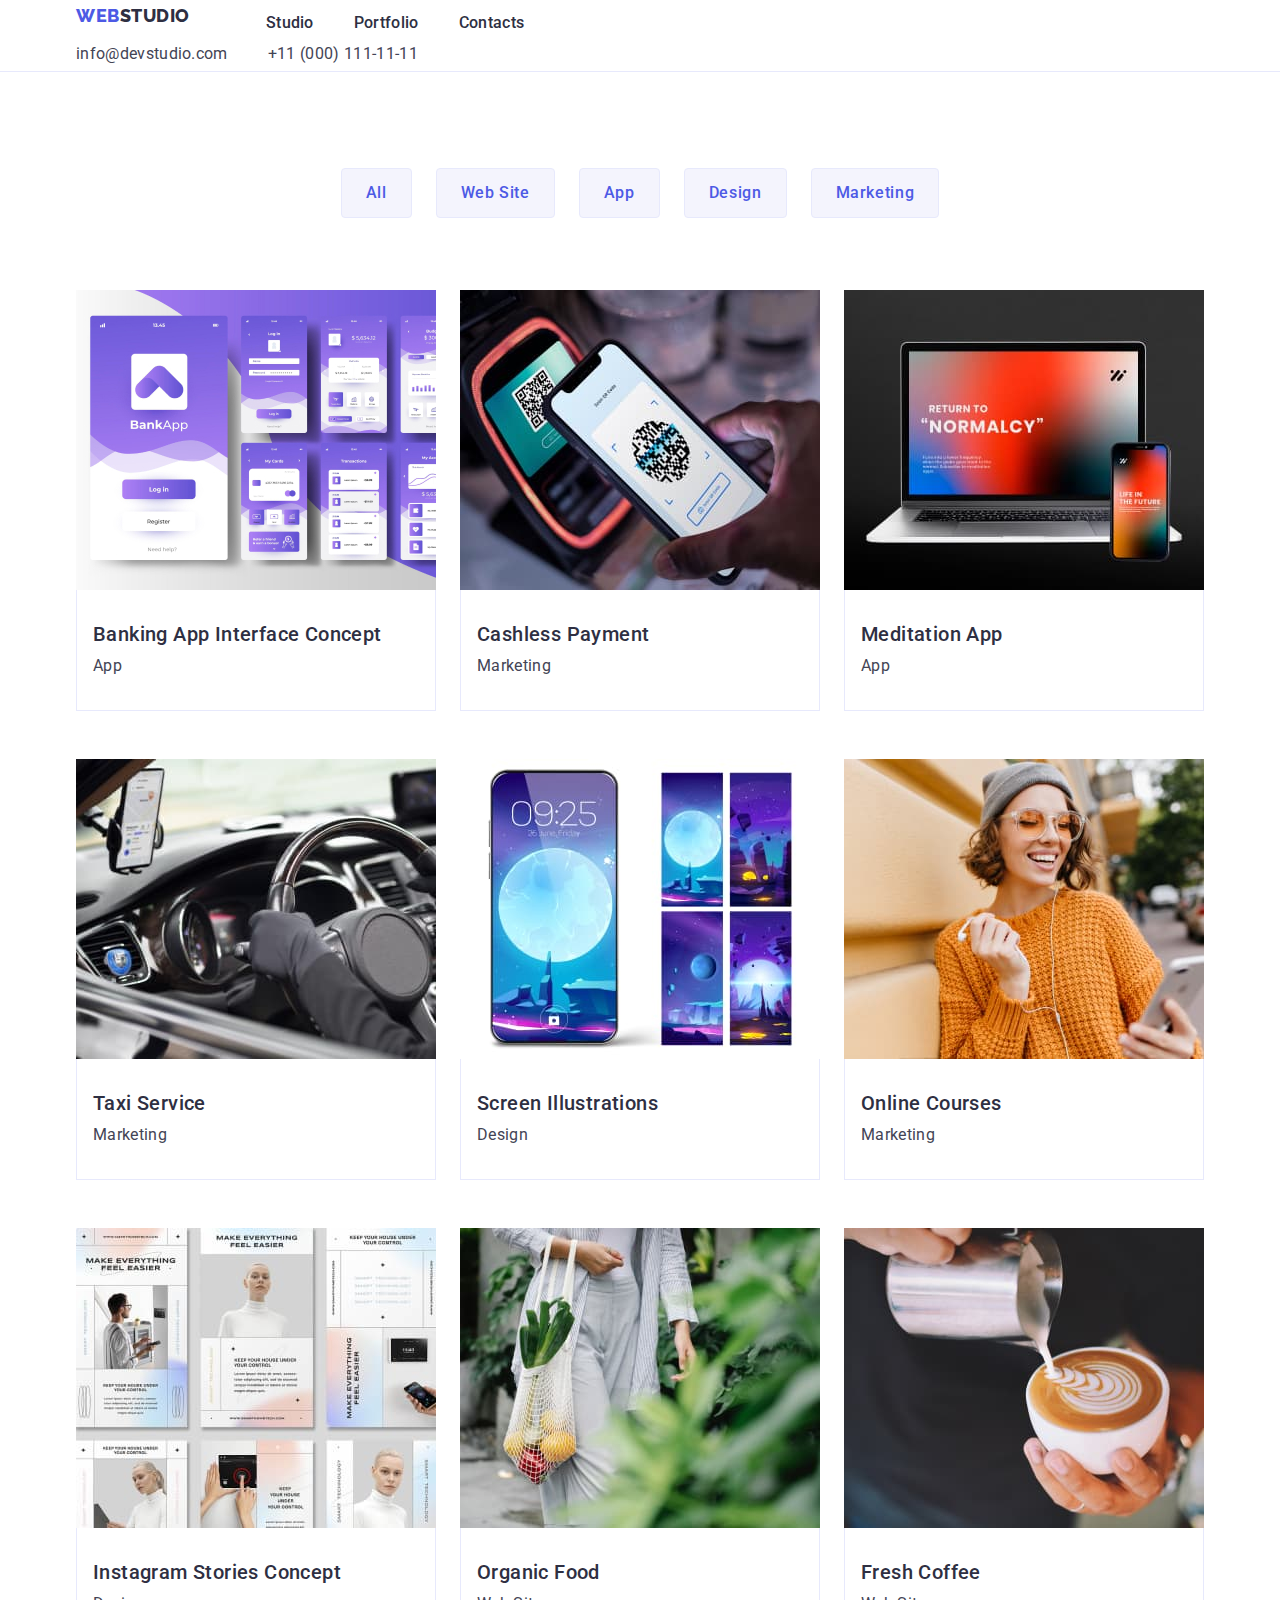
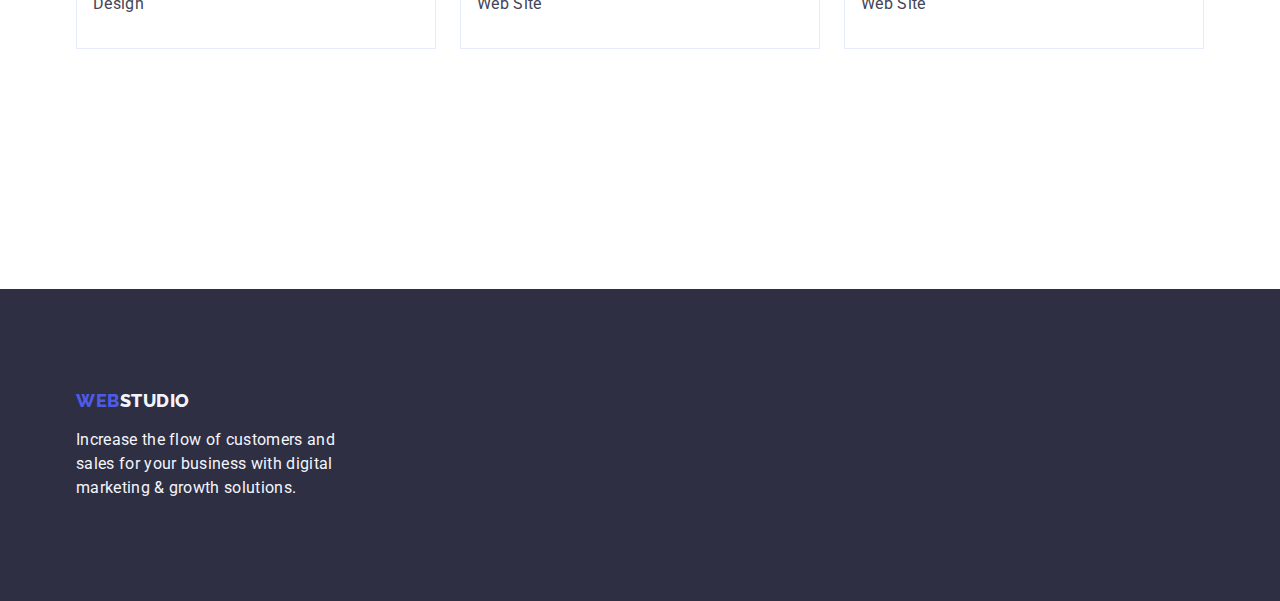
==== commit 84c621ef: "Added new div containers" ====
--- a/portfolio.html
+++ b/portfolio.html
@@ -82,8 +82,10 @@
                   width="360"
                   height="300"
                 />
+                <div class="about-product">
                 <h2 class="project-name">Cashless Payment</h2>
                 <p class="project-description">Marketing</p>
+                </div>
               </a>
             </li>
             <li class="product">
@@ -94,8 +96,10 @@
                   width="360"
                   height="300"
                 />
+                <div class="about-product">
                 <h2 class="project-name">Meditation App</h2>
                 <p class="project-description">App</p>
+                </div>
               </a>
             </li>
             <li class="product">
@@ -106,8 +110,10 @@
                   width="360"
                   height="300"
                 />
+                <div class="about-product">
                 <h2 class="project-name">Taxi Service</h2>
                 <p class="project-description">Marketing</p>
+                </div>
               </a>
             </li>
             <li class="product">
@@ -118,8 +124,10 @@
                   width="360"
                   height="300"
                 />
+                <div class="about-product">
                 <h2 class="project-name">Screen Illustrations</h2>
                 <p class="project-description">Design</p>
+                </div>
               </a>
             </li>
             <li class="product">
@@ -130,8 +138,10 @@
                   width="360"
                   height="300"
                 />
+                <div class="about-product">
                 <h2 class="project-name">Online Courses</h2>
                 <p class="project-description">Marketing</p>
+                </div>
               </a>
             </li>
             <li class="product">
@@ -142,8 +152,10 @@
                   width="360"
                   height="300"
                 />
+                <div class="about-product">
                 <h2 class="project-name">Instagram Stories Concept</h2>
                 <p class="project-description">Design</p>
+                </div>
               </a>
             </li>
             <li class="product">
@@ -154,8 +166,10 @@
                   width="360"
                   height="300"
                 />
+                <div class="about-product">
                 <h2 class="project-name">Organic Food</h2>
                 <p class="project-description">Web Site</p>
+                </div>
               </a>
             </li>
             <li class="product">
@@ -166,8 +180,10 @@
                   width="360"
                   height="300"
                 />
+                <div class="about-product">
                 <h2 class="project-name">Fresh Coffee</h2>
                 <p class="project-description">Web Site</p>
+                </div>
               </a>
             </li>
           </ul>
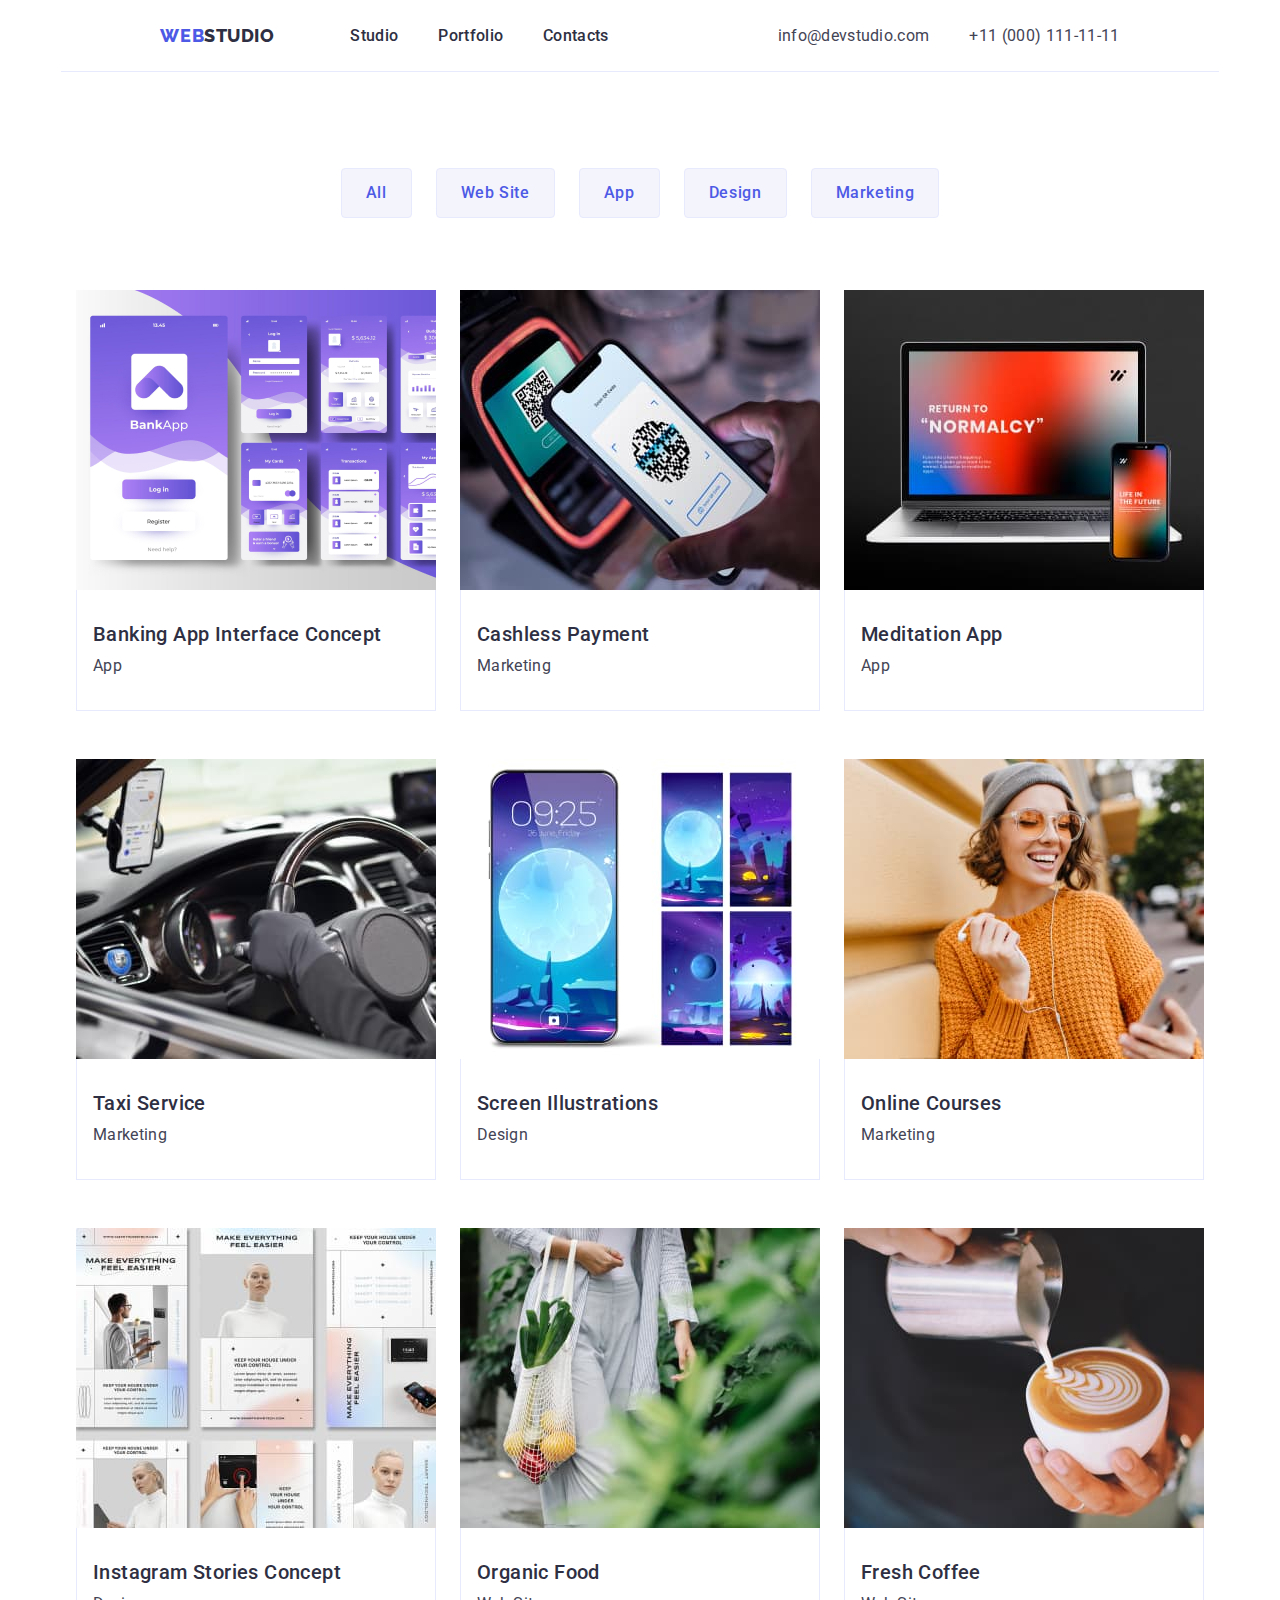
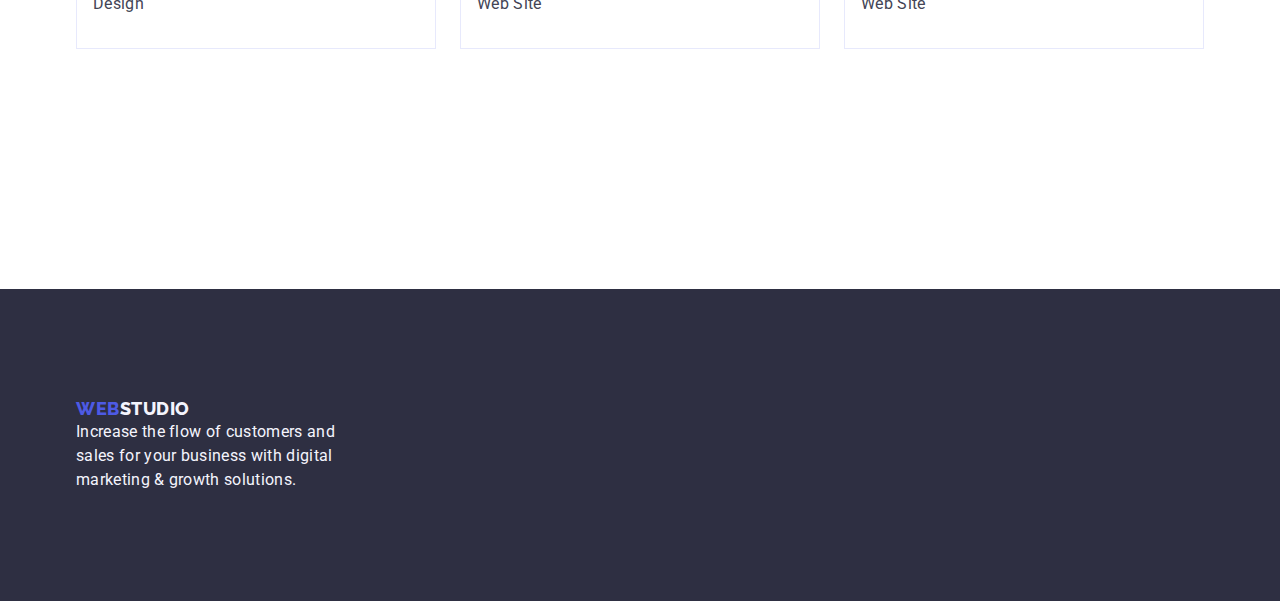
==== commit cdd2cf56: "Extra tag deleted in header" ====
--- a/portfolio.html
+++ b/portfolio.html
@@ -16,8 +16,8 @@
   </head>
   <body>
     <!--Меню-->
-    <header class="menu">
-      <div class="container">
+    <header>
+      <div class="container menu">
         <nav class="navigation">
           <a class="link logo-first-part" href="./index.html"
             >Web<span class="logo-second-part">Studio</span></a
--- a/css/styles.css
+++ b/css/styles.css
@@ -61,7 +61,7 @@
   line-height: 1.17;
   letter-spacing: 0.03em;
   text-transform: uppercase;
-  display: inline-block;margin-bottom: 16px;
+  display: inline-block;
   margin-right: 76px;
 }
 
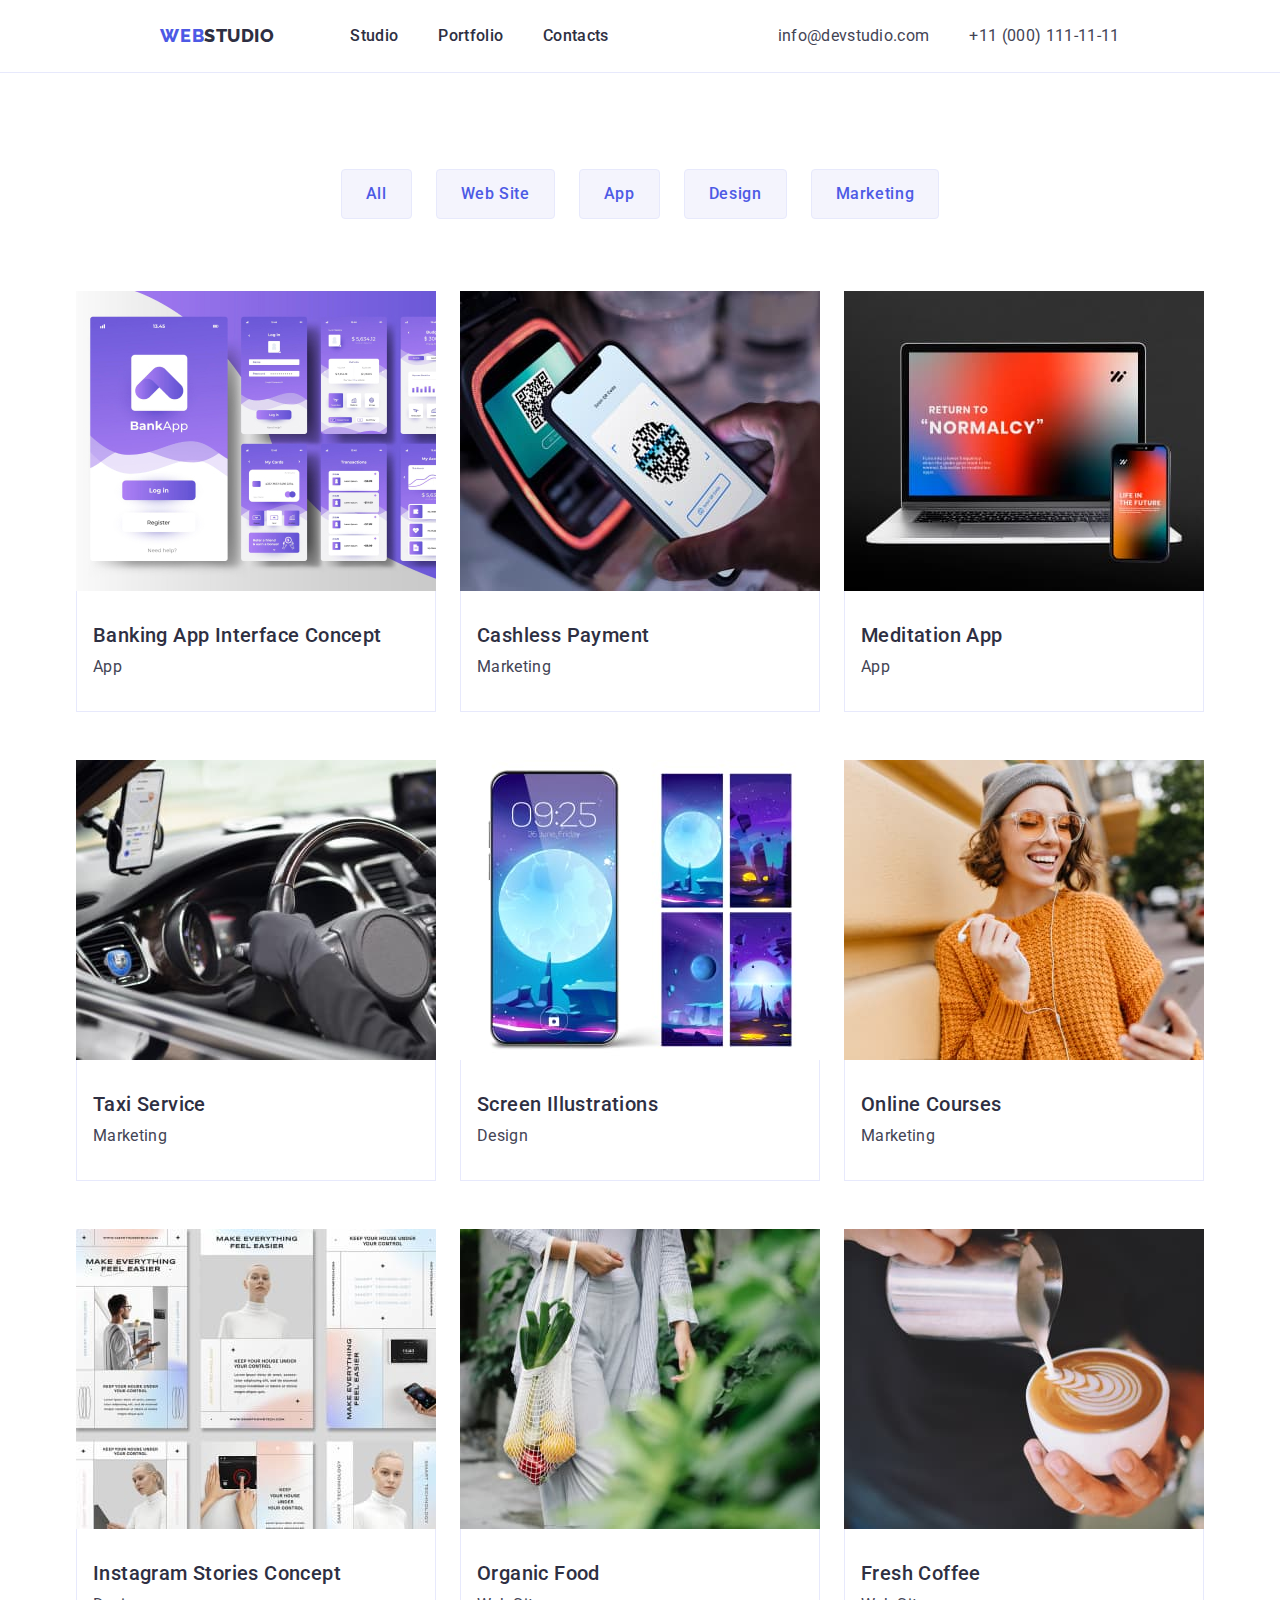
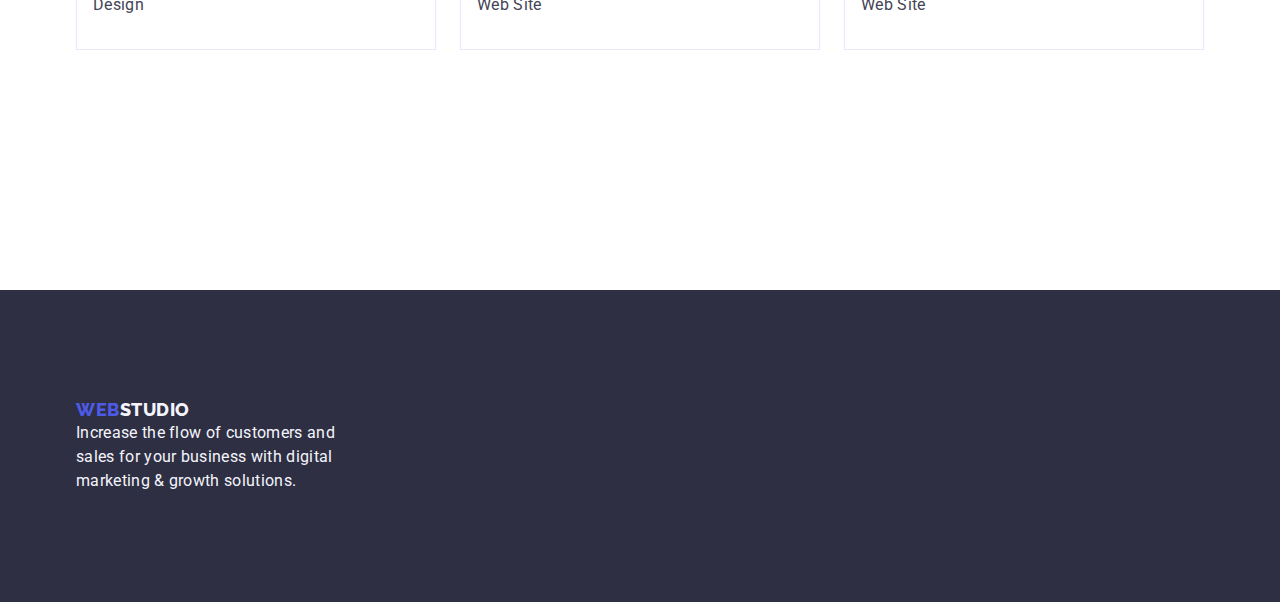
==== commit 435c4cc0: "Added header-block" ====
--- a/portfolio.html
+++ b/portfolio.html
@@ -16,7 +16,7 @@
   </head>
   <body>
     <!--Меню-->
-    <header>
+    <header class="header-block">
       <div class="container menu">
         <nav class="navigation">
           <a class="link logo-first-part" href="./index.html"
--- a/css/styles.css
+++ b/css/styles.css
@@ -65,24 +65,29 @@
   margin-right: 76px;
 }
 
-.logo-second-part {
+.logo-first-part-footer {
   font-family: "Raleway", sans-serif;
-  color: var(--dark);
+  color: var(--primary-brand);
   font-weight: 800;
   font-size: 18px;
   line-height: 1.17;
   letter-spacing: 0.03em;
   text-transform: uppercase;
+  display: inline-block;
+  margin-bottom: 16px;
+  margin-right: 76px;
+}
+
+.logo-second-part {
+  color: var(--dark);
 }
 
 .logo-footer {
-  font-family: "Raleway", sans-serif;
   color: var(--light);
-  font-weight: 800;
-  font-size: 18px;
-  line-height: 1.17;
-  letter-spacing: 0.03em;
-  text-transform: uppercase;
+}
+
+.header-block {
+  border-bottom: 1px solid #e7e9fc;
 }
 
 .menu-nav {
@@ -117,11 +122,13 @@
 .hero-block {
   background-color: var(--dark);
   height: 600px;
-  text-align: center;
+  display: flex;
+  align-items: center;
   padding: 188px 0;
 }
 
 .hero-title {
+  margin: 0 auto;
   color: #ffffff;
   font-size: 56px;
   font-weight: 700;
@@ -134,6 +141,7 @@
 }
 
 .hero-button {
+  margin: 0 auto;
   font-family: inherit;
   color: #ffffff;
   background-color: var(--primary-brand);
@@ -337,7 +345,6 @@
   align-items: center;
   height: 72px;
   justify-content: space-around;
-  border-bottom: 1px solid var(--accent);
 }
 
 .navigation {
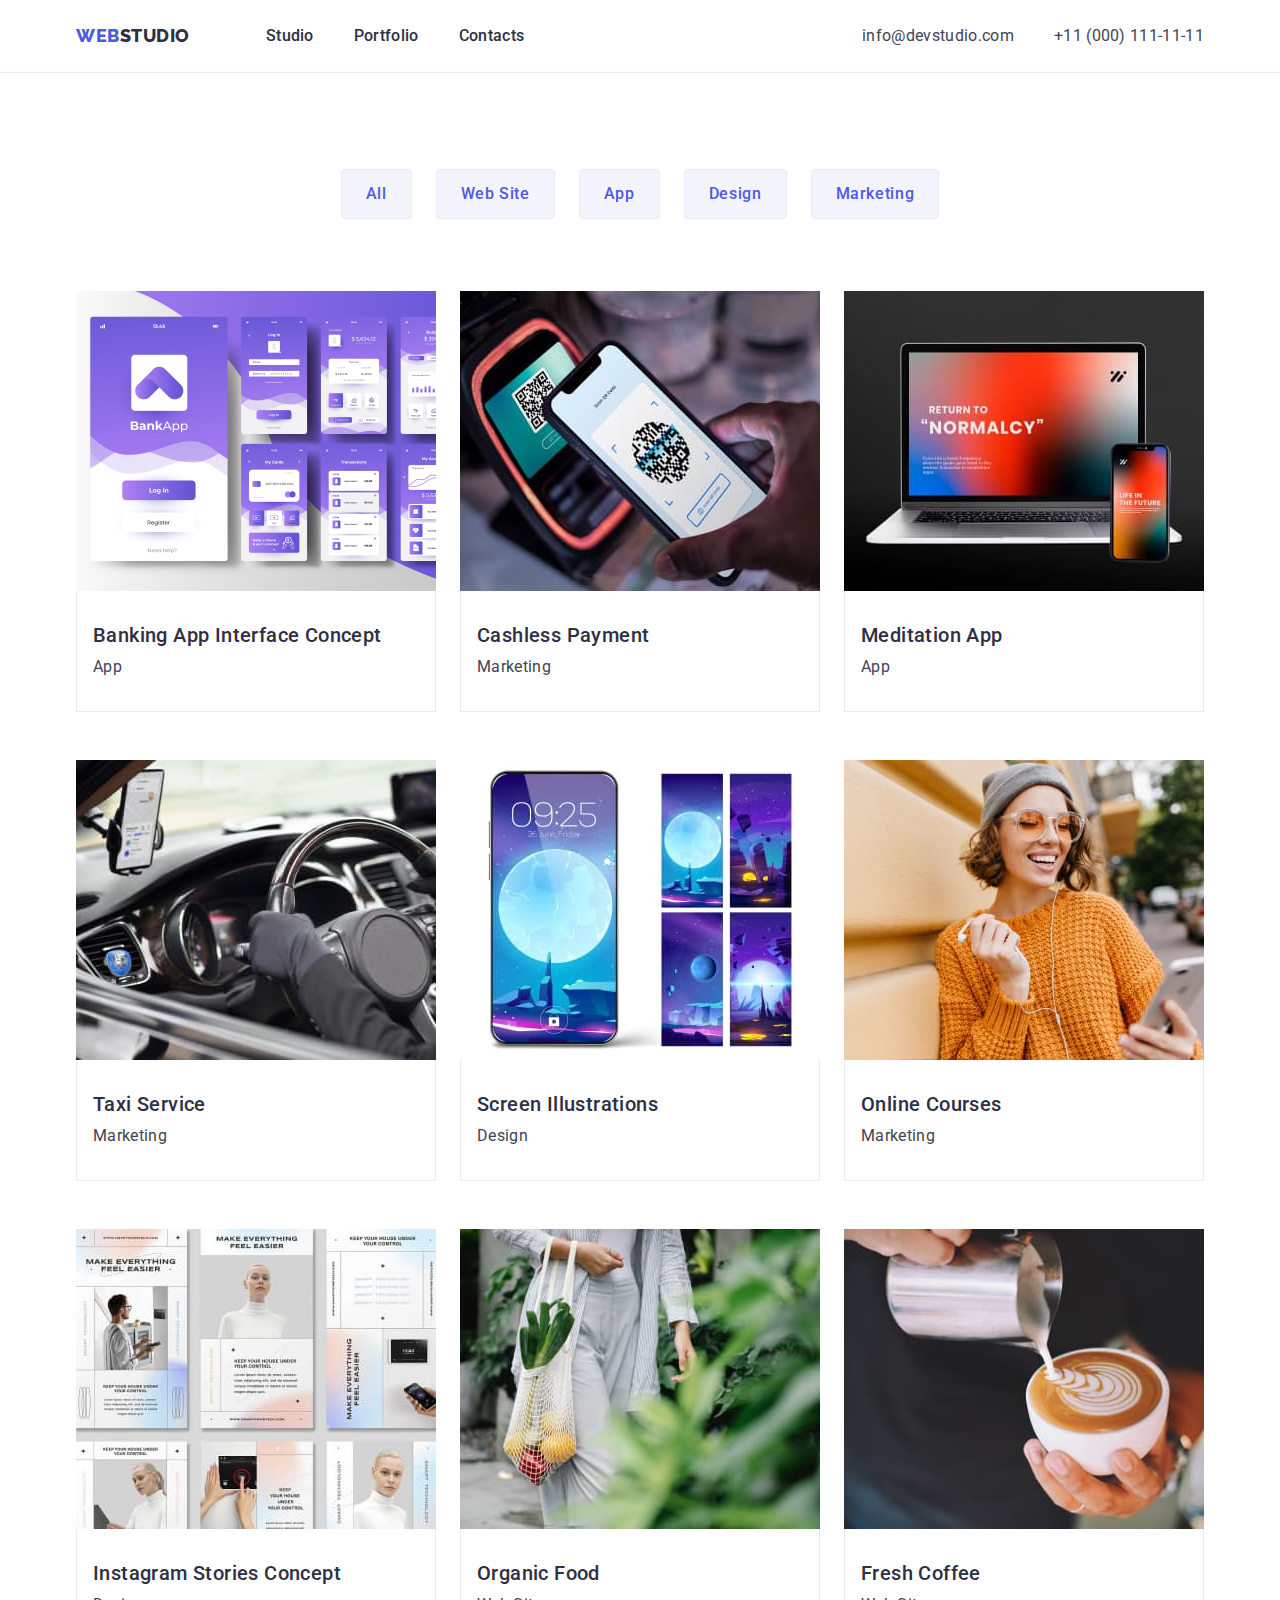
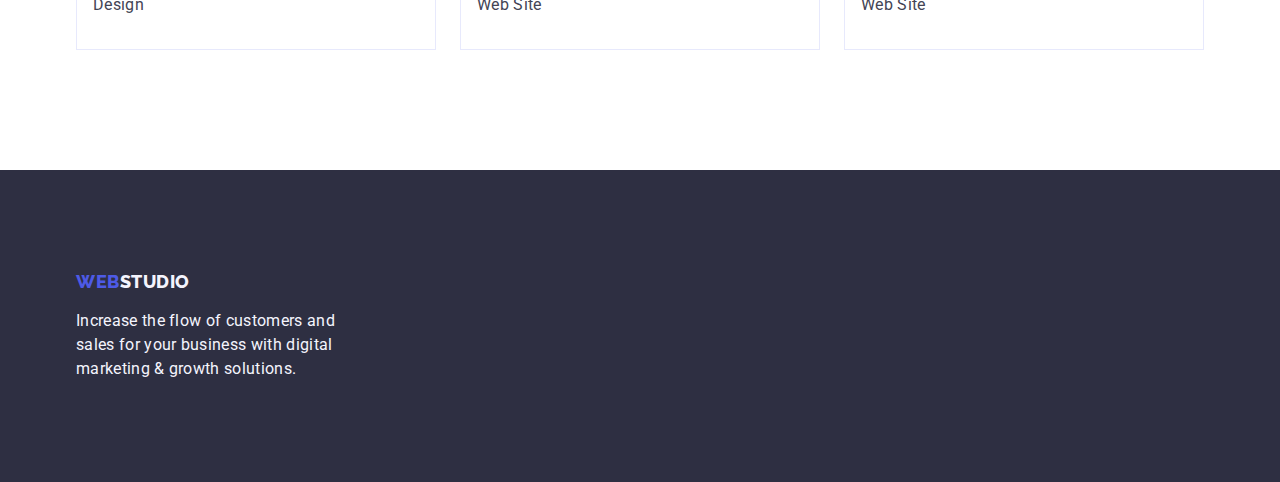
==== commit 51396644: "Adjusted styles" ====
--- a/portfolio.html
+++ b/portfolio.html
@@ -193,7 +193,7 @@
     <!--Підвал-->
     <footer class="footer-block">
       <div class="container">
-        <a class="link logo-first-part" href="./index.html"
+        <a class="link logo-first-part-footer" href="./index.html"
           >Web<span class="logo-footer">Studio</span></a
         >
         <p class="footer-text">
--- a/css/styles.css
+++ b/css/styles.css
@@ -91,6 +91,7 @@
 }
 
 .menu-nav {
+  display: block;
   color: var(--dark);
   font-weight: 500;
   font-size: 16px;
@@ -142,6 +143,7 @@
 
 .hero-button {
   margin: 0 auto;
+  min-width: 169px;
   font-family: inherit;
   color: #ffffff;
   background-color: var(--primary-brand);
@@ -155,7 +157,6 @@
   box-shadow: 0px 4px 4px rgba(0, 0, 0, 0.15);
   padding: 16px 32px;
   display: block;
-  min-width: 169px
   height: 56px;
   cursor: pointer;
 }
@@ -303,6 +304,7 @@
 
 .normalize {
   font-style: normal;
+  margin-left: auto ;
 }
 
 .container {
@@ -334,7 +336,6 @@
   display: flex;
   gap: 24px;
   justify-content: center;
-  margin-bottom: 120px;
 }
 .acting {
   width: calc((100% - 48px) / 3);
@@ -343,8 +344,6 @@
 .menu {
   display: flex;
   align-items: center;
-  height: 72px;
-  justify-content: space-around;
 }
 
 .navigation {
@@ -358,7 +357,6 @@
   column-gap: 24px;
   row-gap: 48px;
   justify-content: center;
-  padding-bottom: 120px;
 }
 
 .about-product {
